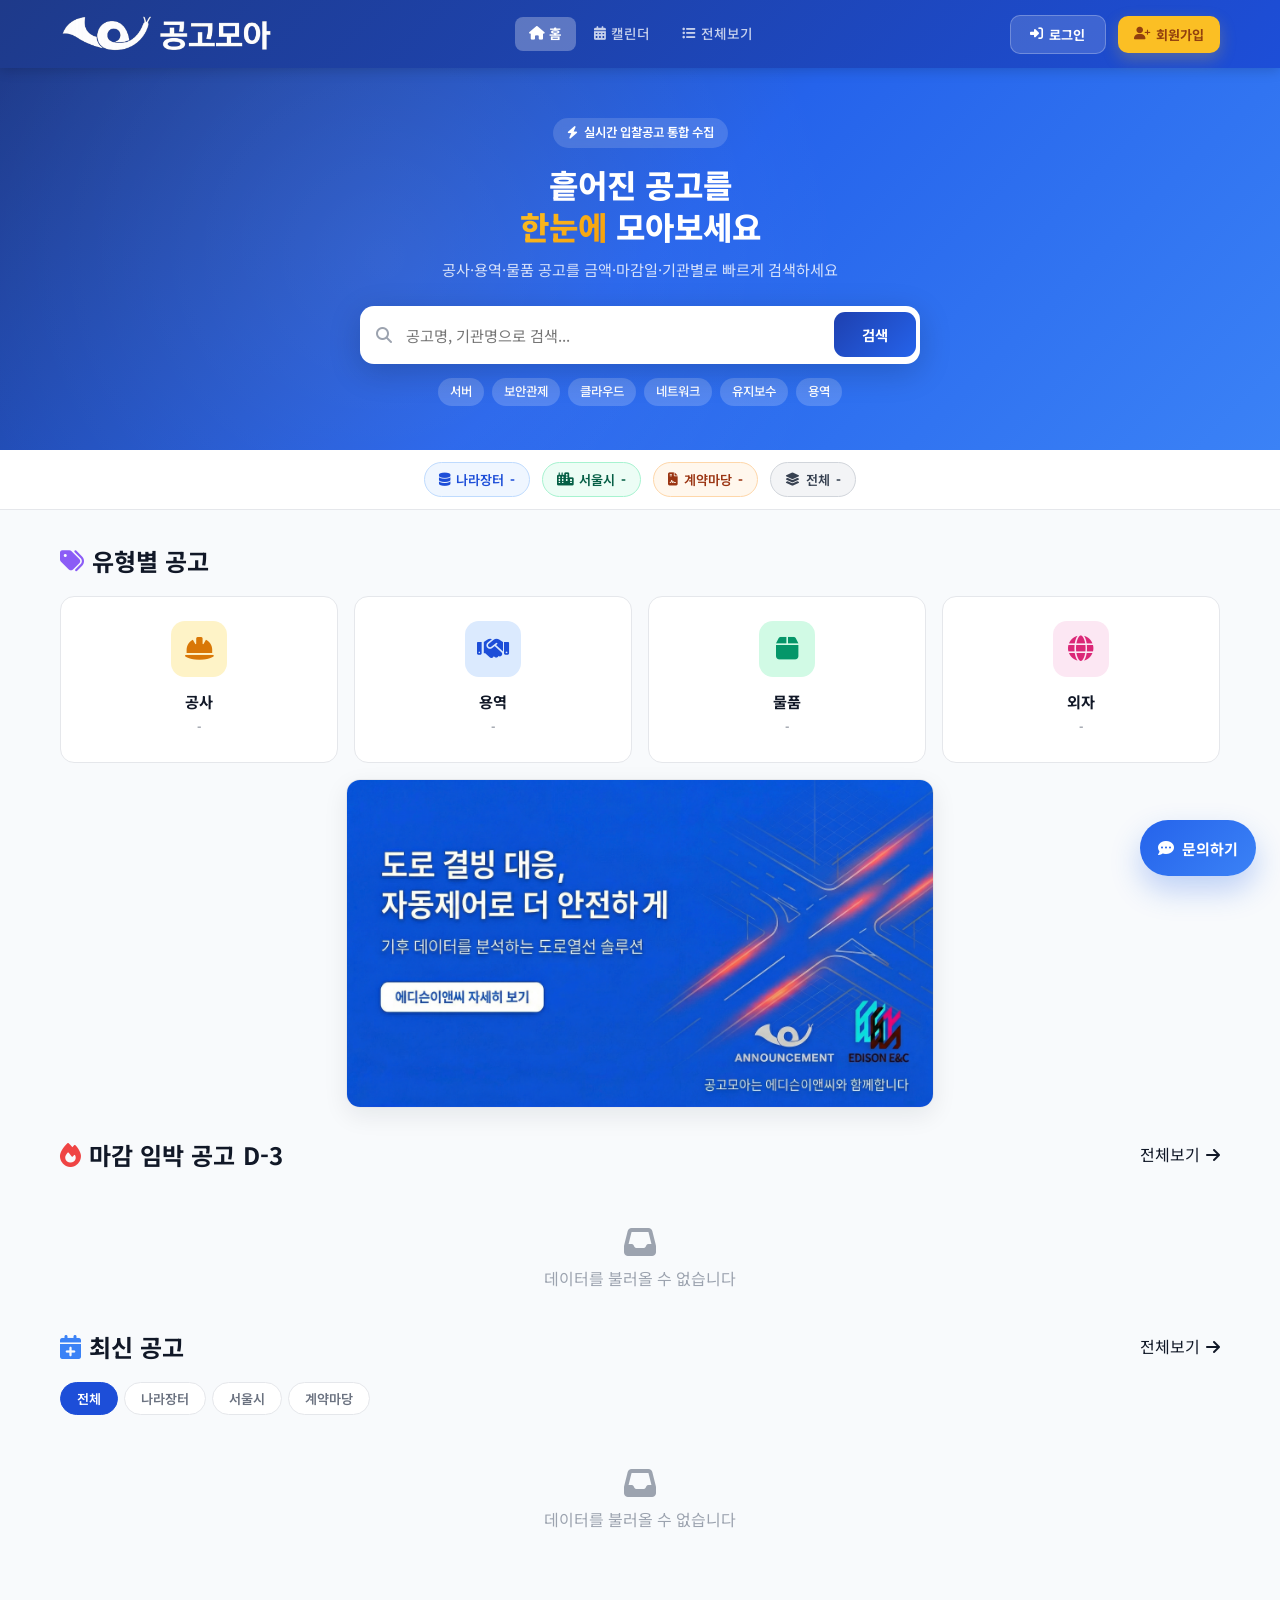
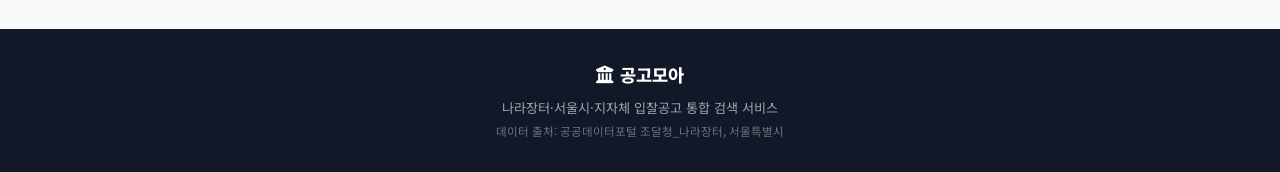
==== index.html @ 570f4552 "Add files via upload" ====
<!DOCTYPE html>
<html lang="ko">
<head>
  <meta charset="UTF-8">
  <meta name="viewport" content="width=device-width, initial-scale=1.0">
  <link rel="icon" type="image/png" href="/favicon.png">
  <link rel="apple-touch-icon" href="/favicon.png">
  <title>공고모아 - 입찰공고 통합 검색</title>
  <meta name="description" content="나라장터, 서울시, 지자체 입찰공고를 한 곳에서 검색하세요.">
  <link rel="stylesheet" href="https://cdn.jsdelivr.net/npm/@fortawesome/fontawesome-free@6.4.0/css/all.min.css">
  <link href="https://fonts.googleapis.com/css2?family=Noto+Sans+KR:wght@300;400;500;600;700;800&display=swap" rel="stylesheet">
  <link rel="stylesheet" href="css/public.css">
  <style>
    /* ════════════════════════════════════
       페이지 뷰 전환 (홈 ↔ 캘린더)
    ════════════════════════════════════ */
    .page-view { display: none; }
    .page-view.active { display: block; }

    /* ── 네비 활성 강조 ── */
    .pub-nav-link.nav-active {
      background: rgba(255,255,255,.28);
      color: #fff;
      font-weight: 700;
    }

    .section-header {
      display: flex;
      align-items: center;
      justify-content: space-between;
      gap: 16px;
      margin-bottom: 16px;
      flex-wrap: nowrap;
    }
    .section-title {
      margin: 0;
      min-width: 0;
      display: inline-flex;
      align-items: center;
      gap: 8px;
      flex-wrap: wrap;
    }
    .section-more {
      margin-left: auto;
      white-space: nowrap;
      flex-shrink: 0;
      display: inline-flex;
      align-items: center;
      gap: 6px;
    }
    @media (max-width: 768px) {
      .section-header {
        align-items: flex-start;
        flex-wrap: wrap;
      }
      .section-more {
        margin-left: 0;
      }
    }

    /* ════════════════════════════════════
       유형별 공고
    ════════════════════════════════════ */
    .type-grid {
      display: grid;
      grid-template-columns: repeat(4, 1fr);
      gap: 16px;
    }
    .type-card {
      background: #fff;
      border: 1px solid #e5e7eb;
      border-radius: 14px;
      padding: 24px 16px;
      text-align: center;
      text-decoration: none;
      transition: transform .2s, box-shadow .2s;
      cursor: pointer;
    }
    .type-card:hover {
      transform: translateY(-3px);
      box-shadow: 0 8px 24px rgba(0,0,0,.1);
    }
    .type-card .type-icon {
      width: 56px;
      height: 56px;
      border-radius: 14px;
      display: flex;
      align-items: center;
      justify-content: center;
      font-size: 1.6rem;
      margin: 0 auto 12px;
    }
    .type-card .type-name {
      font-size: .95rem;
      font-weight: 700;
      color: #111827;
    }
    .type-card .type-cnt {
      font-size: .8rem;
      color: #6b7280;
      margin-top: 4px;
    }
    .type-card.t-공사 .type-icon { background: #fef3c7; color: #d97706; }
    .type-card.t-용역 .type-icon { background: #dbeafe; color: #1d4ed8; }
    .type-card.t-물품 .type-icon { background: #d1fae5; color: #059669; }
    .type-card.t-외자 .type-icon { background: #fce7f3; color: #db2777; }

    /* ════════════════════════════════════
       캘린더 뷰
    ════════════════════════════════════ */
    .cal-page {
      max-width: 1200px;
      margin: 0 auto;
      padding: 32px 20px 60px;
    }
    .cal-page-header {
      display: flex;
      align-items: center;
      justify-content: space-between;
      margin-bottom: 24px;
      gap: 16px;
      flex-wrap: wrap;
    }
    .cal-page-title {
      font-size: 1.15rem;
      font-weight: 800;
      color: #111827;
      display: flex;
      align-items: center;
      gap: 10px;
    }
    .cal-page-title i { color: #1e40af; }

    .cal-layout {
      display: grid;
      grid-template-columns: 1fr 360px;
      gap: 24px;
      align-items: start;
    }
    @media (max-width: 900px) {
      .cal-layout { grid-template-columns: 1fr; }
    }

    .cal-card {
      background: #fff;
      border: 1px solid #e5e7eb;
      border-radius: 16px;
      overflow: hidden;
      box-shadow: 0 2px 12px rgba(0,0,0,.06);
    }
    .cal-nav {
      display: flex;
      align-items: center;
      justify-content: space-between;
      padding: 20px 24px 14px;
      border-bottom: 1px solid #f3f4f6;
    }
    .cal-nav-month {
      font-size: 1.1rem;
      font-weight: 800;
      color: #1e40af;
    }
    .cal-nav-btn {
      background: none;
      border: 1px solid #e5e7eb;
      border-radius: 8px;
      padding: 7px 14px;
      cursor: pointer;
      font-size: .9rem;
      color: #374151;
      transition: background .15s, border-color .15s;
      display: flex;
      align-items: center;
      gap: 4px;
    }
    .cal-nav-btn:hover {
      background: #eff6ff;
      border-color: #93c5fd;
      color: #1e40af;
    }

    .cal-grid {
      display: grid;
      grid-template-columns: repeat(7, 1fr);
      border-bottom: 1px solid #f3f4f6;
    }
    .cal-dow {
      text-align: center;
      font-size: .72rem;
      font-weight: 700;
      color: #9ca3af;
      padding: 10px 0;
      background: #f9fafb;
    }
    .cal-dow.sun { color: #ef4444; }
    .cal-dow.sat { color: #3b82f6; }

    .cal-days {
      display: grid;
      grid-template-columns: repeat(7, 1fr);
      padding: 8px;
      gap: 4px;
    }
    .cal-day {
      min-height: 76px;
      border-radius: 10px;
      padding: 6px 7px;
      cursor: pointer;
      transition: background .15s;
      position: relative;
      overflow: hidden;
    }
    .cal-day:hover:not(.cal-empty) { background: #eff6ff; }
    .cal-day.cal-selected {
      background: #dbeafe !important;
      outline: 2px solid #3b82f6;
    }
    .cal-day.cal-today { background: #fef9c3; }
    .cal-day.cal-today .cal-day-num {
      color: #d97706;
      font-weight: 800;
    }
    .cal-day.cal-empty { cursor: default; }

    .cal-day-num {
      font-size: .78rem;
      font-weight: 600;
      color: #374151;
      line-height: 1;
      margin-bottom: 4px;
    }
    .cal-day.sun-col .cal-day-num { color: #ef4444; }
    .cal-day.sat-col .cal-day-num { color: #3b82f6; }

    .cal-day-events {
      display: flex;
      flex-direction: column;
      gap: 2px;
    }
    .cal-event-chip {
      font-size: .62rem;
      font-weight: 600;
      padding: 1px 5px;
      border-radius: 4px;
      white-space: nowrap;
      overflow: hidden;
      text-overflow: ellipsis;
      line-height: 1.5;
    }
    .cal-event-chip.g2b      { background: #dbeafe; color: #1d4ed8; }
    .cal-event-chip.seoul    { background: #d1fae5; color: #065f46; }
    .cal-event-chip.contract { background: #ffedd5; color: #9a3412; }
    .cal-more-badge {
      font-size: .62rem;
      color: #6b7280;
      font-weight: 600;
      padding: 1px 4px;
    }

    .cal-detail-panel {
      background: #fff;
      border: 1px solid #e5e7eb;
      border-radius: 16px;
      overflow: hidden;
      box-shadow: 0 2px 12px rgba(0,0,0,.06);
      position: sticky;
      top: 74px;
    }
    .cal-detail-head {
      padding: 18px 20px 14px;
      border-bottom: 1px solid #f3f4f6;
      display: flex;
      align-items: center;
      justify-content: space-between;
      gap: 10px;
    }
    .cal-detail-date-label {
      font-size: .95rem;
      font-weight: 700;
      color: #1e40af;
      display: flex;
      align-items: center;
      gap: 7px;
    }
    .cal-detail-count {
      background: #dbeafe;
      color: #1d4ed8;
      font-size: .72rem;
      font-weight: 700;
      padding: 2px 9px;
      border-radius: 20px;
    }
    .cal-detail-body {
      padding: 12px 16px 16px;
      max-height: 520px;
      overflow-y: auto;
    }
    .cal-detail-body::-webkit-scrollbar { width: 4px; }
    .cal-detail-body::-webkit-scrollbar-thumb {
      background: #d1d5db;
      border-radius: 2px;
    }

    .cal-notice-row {
      padding: 11px 13px;
      border-radius: 10px;
      border: 1px solid #f3f4f6;
      margin-bottom: 8px;
      cursor: pointer;
      transition: border-color .15s, background .15s;
    }
    .cal-notice-row:hover {
      border-color: #93c5fd;
      background: #f8fbff;
    }
    .cal-notice-row:last-child { margin-bottom: 0; }
    .cal-notice-row-top {
      display: flex;
      align-items: center;
      gap: 6px;
      margin-bottom: 5px;
      flex-wrap: wrap;
    }
    .cal-src-tag {
      font-size: .68rem;
      font-weight: 700;
      padding: 2px 7px;
      border-radius: 20px;
      white-space: nowrap;
    }
    .cal-src-tag.g2b_api        { background: #dbeafe; color: #1d4ed8; }
    .cal-src-tag.seoul_board    { background: #d1fae5; color: #065f46; }
    .cal-src-tag.seoul_contract { background: #ffedd5; color: #9a3412; }
    .cal-notice-type {
      font-size: .68rem;
      color: #6b7280;
      background: #f3f4f6;
      padding: 2px 7px;
      border-radius: 20px;
    }
    .cal-notice-title {
      font-size: .83rem;
      font-weight: 600;
      color: #111827;
      line-height: 1.4;
      margin-bottom: 4px;
      display: -webkit-box;
      -webkit-line-clamp: 2;
      -webkit-box-orient: vertical;
      overflow: hidden;
    }
    .cal-notice-meta {
      display: flex;
      align-items: center;
      gap: 10px;
      font-size: .73rem;
      color: #9ca3af;
      flex-wrap: wrap;
    }
    .cal-notice-meta i { font-size: .7rem; }

    .cal-today-badge {
      position: absolute;
      top: 4px;
      right: 5px;
      width: 6px;
      height: 6px;
      border-radius: 50%;
      background: #f59e0b;
    }

    .cal-day.cal-deadline-today {
      background: #fff7ed !important;
      outline: 2px solid #fb923c;
    }
    .cal-day.cal-deadline-today .cal-day-num {
      color: #ea580c;
      font-weight: 800;
    }

    .cal-day.cal-deadline-soon {
      background: #fef2f2 !important;
    }
    .cal-day.cal-deadline-soon .cal-day-num {
      color: #dc2626;
      font-weight: 700;
    }

    .cal-dday-badge {
      position: absolute;
      bottom: 4px;
      right: 5px;
      font-size: .56rem;
      font-weight: 800;
      line-height: 1;
      padding: 2px 4px;
      border-radius: 4px;
      background: #dc2626;
      color: #fff;
    }
    .cal-dday-badge.today { background: #ea580c; }

    .cal-event-chip .chip-cnt { font-weight: 800; opacity: .85; }

    .cal-close-time {
      font-size: .72rem;
      color: #ea580c;
      font-weight: 600;
      display: inline-flex;
      align-items: center;
      gap: 4px;
    }
    .cal-dday-label {
      display: inline-flex;
      align-items: center;
      gap: 4px;
      font-size: .72rem;
      font-weight: 800;
      padding: 2px 8px;
      border-radius: 20px;
      margin-left: 4px;
    }
    .cal-dday-label.d0 { background: #ffedd5; color: #c2410c; }
    .cal-dday-label.d1 { background: #fef2f2; color: #dc2626; }
    .cal-dday-label.d3 { background: #fef9c3; color: #b45309; }
    .cal-dday-label.dn { background: #f3f4f6; color: #6b7280; }

    .cal-month-summary {
      padding: 10px 16px;
      border-top: 1px solid #f3f4f6;
      display: flex;
      align-items: center;
      gap: 12px;
      font-size: .76rem;
      color: #6b7280;
      background: #fafafa;
      flex-wrap: wrap;
    }
    .cal-summary-chip {
      padding: 2px 9px;
      border-radius: 20px;
      font-size: .72rem;
      font-weight: 600;
    }
    .cal-summary-chip.urgent { background: #fef2f2; color: #dc2626; }
    .cal-summary-chip.total  { background: #eff6ff; color: #1d4ed8; }

    .cal-empty-state {
      text-align: center;
      padding: 40px 20px;
      color: #9ca3af;
    }
    .cal-empty-state i {
      font-size: 2rem;
      display: block;
      margin-bottom: 10px;
      color: #d1d5db;
    }
    .cal-empty-state p { font-size: .85rem; }

    @media (max-width: 640px) {
      .type-grid { grid-template-columns: repeat(2, 1fr); }
      .cal-day { min-height: 54px; }
      .cal-event-chip { display: none; }
    }
  </style>
</head>
<body>

<!-- ── HEADER ── -->
<header class="pub-header">
  <div class="pub-header-inner">
    <a href="/" class="pub-logo" aria-label="공고모아 홈으로 이동">
      <img src="/assets/gonggomoa-logo.png" alt="공고모아" class="pub-logo-image" onerror="this.onerror=null;this.src='/favicon.png';this.classList.add('pub-logo-image-fallback');">
    </a>
    <nav class="pub-nav">
      <a href="#" class="pub-nav-link nav-active" id="nav-home-btn" onclick="showView('home');return false;">
        <i class="fas fa-house"></i> 홈
      </a>
      <a href="#" class="pub-nav-link" id="nav-cal-btn" onclick="showView('calendar');return false;">
        <i class="fas fa-calendar-days"></i> 캘린더
      </a>
      <a href="/notices" class="pub-nav-link">
        <i class="fas fa-list-ul"></i> 전체보기
      </a>
    </nav>
    <div class="pub-header-right">
      <div class="header-guest-group" id="header-guest-group">
        <a href="/login" class="pub-btn-login" id="header-login-btn">
          <i class="fas fa-right-to-bracket"></i> 로그인
        </a>
        <a href="/login?tab=register" class="pub-btn-register" id="header-register-btn">
          <i class="fas fa-user-plus"></i> 회원가입
        </a>
      </div>

      <div class="header-user-group" id="header-user-group" style="display:none">
        <div class="header-user-name">
          <i class="fas fa-user-circle"></i>
          <span id="header-nickname">닉네임</span>
        </div>
        <a href="/mypage" class="pub-btn-mypage" id="header-mypage-btn">
          <i class="fas fa-id-card"></i> 마이페이지
        </a>
        <button class="pub-btn-logout" id="header-logout-btn" onclick="PublicAuth.logout()">
          <i class="fas fa-right-from-bracket"></i> 로그아웃
        </button>
      </div>
    </div>
  </div>
</header>

<!-- ── HERO ── -->
<section class="hero" id="hero-section">
  <div class="hero-inner">
    <div class="hero-badge"><i class="fas fa-bolt"></i> 실시간 입찰공고 통합 수집</div>
    <h1 class="hero-title">흩어진 공고를<br><span class="hero-highlight">한눈에</span> 모아보세요</h1>
    <p class="hero-desc">공사·용역·물품 공고를 금액·마감일·기관별로 빠르게 검색하세요</p>
    <div class="hero-search-wrap">
      <div class="hero-search">
        <i class="fas fa-search hero-search-icon"></i>
        <input type="text" id="hero-search-input" placeholder="공고명, 기관명으로 검색..." autocomplete="off">
        <button onclick="heroSearch()">검색</button>
      </div>
      <div class="hero-search-tags">
        <span onclick="goSearch('서버')">서버</span>
        <span onclick="goSearch('보안관제')">보안관제</span>
        <span onclick="goSearch('클라우드')">클라우드</span>
        <span onclick="goSearch('네트워크')">네트워크</span>
        <span onclick="goSearch('유지보수')">유지보수</span>
        <span onclick="goSearch('용역')">용역</span>
      </div>
    </div>
  </div>
</section>

<!-- ── 소스 통계 바 ── -->
<div class="source-bar" id="source-bar-section">
  <div class="source-bar-inner">
    <a href="/notices?source=g2b_api" class="src-chip src-g2b">
      <i class="fas fa-database"></i> 나라장터
      <span class="src-chip-count" id="src-count-g2b">-</span>
    </a>
    <a href="/notices?source=seoul_board" class="src-chip src-seoul">
      <i class="fas fa-city"></i> 서울시
      <span class="src-chip-count" id="src-count-seoul">-</span>
    </a>
    <a href="/notices?source=seoul_contract" class="src-chip src-contract">
      <i class="fas fa-file-contract"></i> 계약마당
      <span class="src-chip-count" id="src-count-contract">-</span>
    </a>
    <div class="src-chip src-total">
      <i class="fas fa-layer-group"></i> 전체
      <span class="src-chip-count" id="src-count-total">-</span>
    </div>
  </div>
</div>

<!-- ════════════════════════════════════════════════
     홈 뷰
═════════════════════════════════════════════════ -->
<div id="view-home" class="page-view active">
  <main class="pub-main">

    <!-- 유형별 공고 -->
    <section class="section-block">
      <div class="section-header">
        <h2 class="section-title"><i class="fas fa-tags" style="color:#8b5cf6"></i> 유형별 공고</h2>
      </div>
      <div class="type-grid">
        <a href="/notices?type=공사" class="type-card t-공사">
          <div class="type-icon"><i class="fas fa-hard-hat"></i></div>
          <div class="type-name">공사</div>
          <div class="type-cnt" id="cnt-공사">-</div>
        </a>
        <a href="/notices?type=용역" class="type-card t-용역">
          <div class="type-icon"><i class="fas fa-handshake"></i></div>
          <div class="type-name">용역</div>
          <div class="type-cnt" id="cnt-용역">-</div>
        </a>
        <a href="/notices?type=물품" class="type-card t-물품">
          <div class="type-icon"><i class="fas fa-box"></i></div>
          <div class="type-name">물품</div>
          <div class="type-cnt" id="cnt-물품">-</div>
        </a>
        <a href="/notices?type=외자" class="type-card t-외자">
          <div class="type-icon"><i class="fas fa-globe"></i></div>
          <div class="type-name">외자</div>
          <div class="type-cnt" id="cnt-외자">-</div>
        </a>
      </div>
    </section>

    <!-- 메인 광고 배너 -->
    <section class="home-ad-section">
      <a
        href="https://www.edisonenc.com/"
        target="_blank"
        rel="noopener noreferrer"
        class="home-ad-banner"
        aria-label="에디슨이앤씨 자세히 보기"
      >
        <img
          src="/assets/edison-banner-main.png"
          alt="도로 결빙 대응, 자동제어로 더 안전하게 - 에디슨이앤씨 배너"
          class="home-ad-banner-image"
        >
      </a>
    </section>

    <!-- 관심 키워드 공고 -->
    <section class="section-block" id="interest-keyword-section" style="display:none">
      <div class="section-header">
        <h2 class="section-title">
          <i class="fas fa-star" style="color:#f59e0b"></i>
          관심 키워드 공고
          <span class="section-badge" id="interest-keyword-badge" style="display:none;background:#fff7ed;color:#c2410c"></span>
        </h2>
        <a href="/notices?interest=1" class="section-more">전체보기 <i class="fas fa-arrow-right"></i></a>
      </div>

      <div id="interest-keyword-chips" style="display:flex;flex-wrap:wrap;gap:8px;margin-bottom:14px"></div>

      <div class="card-grid" id="interest-keyword-notices">
        <div class="card-skeleton"></div>
        <div class="card-skeleton"></div>
        <div class="card-skeleton"></div>
      </div>
    </section>

    <!-- 마감 임박 -->
    <section class="section-block">
      <div class="section-header">
        <h2 class="section-title"><i class="fas fa-fire" style="color:#ef4444"></i> 마감 임박 공고 <span class="section-badge">D-3</span></h2>
        <a href="/notices?deadline=3" class="section-more">전체보기 <i class="fas fa-arrow-right"></i></a>
      </div>
      <div class="card-grid" id="closing-notices">
        <div class="card-skeleton"></div>
        <div class="card-skeleton"></div>
        <div class="card-skeleton"></div>
      </div>
    </section>

    <!-- 최신 공고 -->
    <section class="section-block">
      <div class="section-header">
        <h2 class="section-title"><i class="fas fa-calendar-plus" style="color:#3b82f6"></i> 최신 공고</h2>
        <a href="/notices" class="section-more">전체보기 <i class="fas fa-arrow-right"></i></a>
      </div>
      <div class="src-tab-bar">
        <button class="src-tab active" data-src="">전체</button>
        <button class="src-tab" data-src="g2b_api">나라장터</button>
        <button class="src-tab" data-src="seoul_board">서울시</button>
        <button class="src-tab" data-src="seoul_contract">계약마당</button>
      </div>
      <div class="card-grid" id="latest-notices">
        <div class="card-skeleton"></div><div class="card-skeleton"></div>
        <div class="card-skeleton"></div><div class="card-skeleton"></div>
        <div class="card-skeleton"></div><div class="card-skeleton"></div>
      </div>
    </section>

  </main>
</div>

<!-- ════════════════════════════════════════════════
     캘린더 뷰
═════════════════════════════════════════════════ -->
<div id="view-calendar" class="page-view">
  <div class="cal-page">
    <div class="cal-page-header">
      <h2 class="cal-page-title">
        <i class="fas fa-calendar-xmark"></i> 입찰공고 마감 캘린더
      </h2>
      <div style="display:flex;gap:12px;align-items:center;flex-wrap:wrap">
        <span style="display:flex;align-items:center;gap:5px;font-size:.75rem;color:#6b7280">
          <span style="width:10px;height:10px;border-radius:3px;background:#dbeafe;display:inline-block"></span>나라장터
        </span>
        <span style="display:flex;align-items:center;gap:5px;font-size:.75rem;color:#6b7280">
          <span style="width:10px;height:10px;border-radius:3px;background:#d1fae5;display:inline-block"></span>서울시
        </span>
        <span style="display:flex;align-items:center;gap:5px;font-size:.75rem;color:#6b7280">
          <span style="width:10px;height:10px;border-radius:3px;background:#ffedd5;display:inline-block"></span>계약마당
        </span>
        <span style="width:1px;height:14px;background:#e5e7eb;display:inline-block"></span>
        <span style="display:flex;align-items:center;gap:5px;font-size:.75rem;color:#6b7280">
          <span style="width:10px;height:10px;border-radius:3px;background:#fef2f2;border:1.5px solid #fca5a5;display:inline-block"></span>마감 임박(D-3)
        </span>
        <span style="display:flex;align-items:center;gap:5px;font-size:.75rem;color:#6b7280">
          <span style="width:10px;height:10px;border-radius:3px;background:#fff7ed;border:1.5px solid #fb923c;display:inline-block"></span>마감 당일
        </span>
      </div>
    </div>

    <div class="cal-layout">
      <div class="cal-card">
        <div class="cal-nav">
          <button class="cal-nav-btn" onclick="calMove(-1)">
            <i class="fas fa-chevron-left"></i> 이전
          </button>
          <span class="cal-nav-month" id="cal-month-label"></span>
          <button class="cal-nav-btn" onclick="calMove(1)">
            다음 <i class="fas fa-chevron-right"></i>
          </button>
        </div>
        <div class="cal-grid" id="cal-dow-row"></div>
        <div class="cal-days" id="cal-days-grid"></div>
        <div class="cal-month-summary" id="cal-month-summary" style="display:none">
          <span>이번 달 마감 공고</span>
          <span class="cal-summary-chip total" id="cal-summary-total">0건</span>
          <span>마감 임박(D-3 이내)</span>
          <span class="cal-summary-chip urgent" id="cal-summary-urgent">0건</span>
        </div>
      </div>

      <div class="cal-detail-panel">
        <div class="cal-detail-head">
          <div class="cal-detail-date-label" id="cal-detail-date">
            <i class="fas fa-calendar-xmark"></i>
            <span id="cal-detail-date-text">마감일을 선택하세요</span>
          </div>
          <span class="cal-detail-count" id="cal-detail-count" style="display:none">0건</span>
        </div>
        <div class="cal-detail-body" id="cal-detail-body">
          <div class="cal-empty-state">
            <i class="fas fa-calendar-xmark" style="color:#fca5a5"></i>
            <p style="font-size:.82rem">마감일을 클릭하면<br>해당 일 마감 공고를 볼 수 있습니다</p>
          </div>
        </div>
      </div>
    </div>
  </div>
</div>

<!-- ── FOOTER ── -->
<footer class="pub-footer">
  <div class="pub-footer-inner">
    <div class="footer-logo"><i class="fas fa-building-columns"></i> 공고모아</div>
    <p class="footer-desc">나라장터·서울시·지자체 입찰공고 통합 검색 서비스</p>
    <p class="footer-copy">데이터 출처: 공공데이터포털 조달청_나라장터, 서울특별시</p>
  </div>
</footer>

<!-- 문의하기 플로팅 버튼 -->
<button class="inquiry-float-btn" id="inquiry-float-btn" aria-label="문의하기">
  <i class="fas fa-comment-dots"></i>
  <span>문의하기</span>
</button>

<!-- 문의하기 모달 -->
<div id="inquiry-modal" class="inquiry-modal">
  <div class="inquiry-modal-backdrop"></div>

  <div class="inquiry-modal-dialog">
    <div class="inquiry-modal-header">
      <div class="inquiry-modal-title-wrap">
        <h2 class="inquiry-modal-title">문의하기</h2>
        <p class="inquiry-modal-desc">서비스 문의, 광고 문의, 오류 제보를 남겨주세요.</p>
      </div>
      <button type="button" class="inquiry-modal-close" aria-label="닫기">×</button>
    </div>

    <form id="inquiry-form" class="inquiry-form">
      <div class="inquiry-form-row">
        <label class="inquiry-form-label" for="inquiry-category">문의 유형</label>
        <select id="inquiry-category" class="inquiry-form-select">
          <option value="general">일반문의</option>
          <option value="service">서비스 문의</option>
          <option value="advertisement">광고 문의</option>
          <option value="bug">오류 제보</option>
          <option value="partnership">제휴 문의</option>
          <option value="other">기타</option>
        </select>
      </div>

      <div class="inquiry-form-row">
        <label class="inquiry-form-label" for="inquiry-name">이름</label>
        <input id="inquiry-name" type="text" class="inquiry-form-control" placeholder="이름을 입력하세요">
      </div>

      <div class="inquiry-form-row">
        <label class="inquiry-form-label" for="inquiry-email">이메일</label>
        <input id="inquiry-email" type="email" class="inquiry-form-control" placeholder="example@email.com">
      </div>

      <div class="inquiry-form-row">
        <label class="inquiry-form-label" for="inquiry-phone">연락처</label>
        <input id="inquiry-phone" type="text" class="inquiry-form-control" placeholder="010-0000-0000 (선택)">
      </div>

      <div class="inquiry-form-row">
        <label class="inquiry-form-label" for="inquiry-title">제목</label>
        <input id="inquiry-title" type="text" class="inquiry-form-control" placeholder="문의 제목을 입력하세요">
      </div>

      <div class="inquiry-form-row">
        <label class="inquiry-form-label" for="inquiry-message">문의 내용</label>
        <textarea id="inquiry-message" class="inquiry-form-textarea" placeholder="문의하실 내용을 입력해주세요."></textarea>
      </div>

      <div class="inquiry-agree">
        <input id="inquiry-agree" type="checkbox">
        <label for="inquiry-agree">개인정보 수집 및 문의 응대 목적의 이용에 동의합니다.</label>
      </div>

      <div class="inquiry-form-actions">
        <button type="button" class="inquiry-btn inquiry-btn-cancel">취소</button>
        <button type="submit" class="inquiry-btn inquiry-btn-submit">문의 접수</button>
      </div>
    </form>
  </div>
</div>

<script src="js/public-auth.js"></script>
<script src="js/feedback.js"></script>
<script src="js/public-api.js"></script>
<script src="js/pageview-tracker.js"></script>
<script src="js/inquiry-popup.js"></script>
<script>
(function() {
  'use strict';

  function esc(s) {
    return (s||'')
      .replace(/&/g,'&amp;')
      .replace(/</g,'&lt;')
      .replace(/>/g,'&gt;')
      .replace(/"/g,'&quot;');
  }

  function srcLabel(src) {
    return {
      g2b_api:'나라장터',
      seoul_board:'서울시',
      seoul_contract:'계약마당'
    }[src] || src;
  }

  function normalizeKeywords(list) {
    return (list || [])
      .map(function(v){ return String(v || '').trim(); })
      .filter(Boolean)
      .filter(function(v, i, arr){ return arr.indexOf(v) === i; })
      .slice(0, 10);
  }

  function formatKstDate(dateStr){
    if(!dateStr) return '';
    var date = new Date(dateStr);
    if(isNaN(date)) return '';
    var parts = new Intl.DateTimeFormat('ko-KR', {
      timeZone:'Asia/Seoul',
      year:'numeric',
      month:'2-digit',
      day:'2-digit'
    }).formatToParts(date);
    var y='', m='', d='';
    parts.forEach(function(p){
      if(p.type === 'year') y = p.value;
      if(p.type === 'month') m = p.value;
      if(p.type === 'day') d = p.value;
    });
    return y + '-' + m + '-' + d;
  }

  function formatKstTime(dateStr){
    if(!dateStr) return '';
    var date = new Date(dateStr);
    if(isNaN(date)) return '';
    var parts = new Intl.DateTimeFormat('ko-KR', {
      timeZone:'Asia/Seoul',
      hour:'2-digit',
      minute:'2-digit',
      hour12:false
    }).formatToParts(date);
    var h='', m='';
    parts.forEach(function(p){
      if(p.type === 'hour') h = p.value;
      if(p.type === 'minute') m = p.value;
    });
    return h + ':' + m;
  }

  function getKstTodayYmd() {
    return formatKstDate(new Date().toISOString());
  }

  function daysLeftHtml(closingAt) {
    if (!closingAt) return '';
    var d = Math.ceil((new Date(closingAt).getTime() - Date.now()) / 86400000);
    if (d < 0) return '<span class="days-badge" style="background:#9ca3af">마감</span>';
    return '<span class="days-badge ' + (d <= 3 ? 'days-urgent' : '') + '">D-' + d + '</span>';
  }

  function escAttr(s) {
    return String(s || '')
      .replace(/&/g, '&amp;')
      .replace(/"/g, '&quot;')
      .replace(/'/g, '&#39;')
      .replace(/</g, '&lt;')
      .replace(/>/g, '&gt;');
  }

  function renderCard(n, urgent) {
    var src = n.source_system || '';
    var close = n.closing_at ? formatKstDate(n.closing_at) : '';
    var budget = n.budget_formatted ? '<span class="card-budget">' + esc(n.budget_formatted) + '</span>' : '';
    var dateHtml = close ? '<span class="card-date"><i class="fas fa-calendar-xmark"></i> ' + close + '</span>' : '';

    return '<div class="notice-card js-go-detail' + (urgent ? ' card-urgent' : '') + '" data-id="' + escAttr(n.id) + '" data-url="' + escAttr(n.detail_url || '') + '">' +
      '<div class="card-top">' +
        '<span class="card-src src-' + src + '">' + srcLabel(src) + '</span>' +
        '<span class="card-type type-' + esc(n.notice_type||'') + '">' + esc(n.notice_type||'') + '</span>' +
        daysLeftHtml(n.closing_at) +
      '</div>' +
      '<div class="card-title">' + esc(n.title||'') + '</div>' +
      '<div class="card-org"><i class="fas fa-building"></i> ' + esc(n.issuing_org||'') + '</div>' +
      '<div class="card-bottom">' + budget + dateHtml + '</div>' +
    '</div>';
  }

  function emptyMsg(text) {
    return '<div style="grid-column:1/-1;text-align:center;padding:36px;color:#9ca3af">' +
      '<i class="fas fa-inbox" style="font-size:2rem;display:block;margin-bottom:8px"></i>' +
      text +
    '</div>';
  }

  var homeRefreshInFlight = false;

  function getActiveSourceValue(){
    var activeTab = document.querySelector('.src-tab.active');
    return activeTab ? (activeTab.dataset.src || '') : '';
  }

  function isHomeViewActive(){
    var hv = document.getElementById('view-home');
    return hv ? hv.classList.contains('active') : true;
  }

  /* ── 뷰 전환 ────────────────────────────────────────────── */
  var calInited = false;
  window.showView = function(v) {
    var isHome = (v === 'home');
    document.getElementById('view-home').classList.toggle('active', isHome);
    document.getElementById('view-calendar').classList.toggle('active', !isHome);
    document.getElementById('hero-section').style.display = isHome ? '' : 'none';
    document.getElementById('source-bar-section').style.display = isHome ? '' : 'none';
    document.getElementById('nav-home-btn').classList.toggle('nav-active', isHome);
    document.getElementById('nav-cal-btn').classList.toggle('nav-active', !isHome);
    if (!isHome && !calInited) {
      calInited = true;
      initCalendar();
    }
    window.scrollTo({ top: 0, behavior: 'smooth' });
  };

  /* ── 홈 콘텐츠 ──────────────────────────────────────────── */
  async function renderClosing() {
    var el = document.getElementById('closing-notices');
    try {
      var resp = await PublicAPI.getNotices({ sortBy:'closing', daysLeft:3, limit:3 });
      var list = resp.data || resp;
      el.innerHTML = list.length
        ? list.map(function(n){ return renderCard(n,true); }).join('')
        : emptyMsg('마감 임박 공고가 없습니다');
    } catch(e) {
      el.innerHTML = emptyMsg('데이터를 불러올 수 없습니다');
    }
  }

  async function renderLatest(source) {
    var el = document.getElementById('latest-notices');
    el.innerHTML = Array(6).fill('<div class="card-skeleton"></div>').join('');
    try {
      var resp = await PublicAPI.getNotices({ source:source, sortBy:'recent', limit:6 });
      var list = resp.data || resp;
      el.innerHTML = list.length
        ? list.map(function(n){ return renderCard(n); }).join('')
        : emptyMsg('공고가 없습니다');
    } catch(e) {
      el.innerHTML = emptyMsg('데이터를 불러올 수 없습니다');
    }
  }

  async function renderTypeCounts() {
    try {
      var resp = await PublicAPI.getNotices({ limit:500 });
      var all = resp.data || resp;
      ['공사','용역','물품','외자'].forEach(function(t) {
        var cnt = all.filter(function(n){ return n.notice_type === t; }).length;
        var el = document.getElementById('cnt-' + t);
        if (el) el.textContent = cnt + '건';
      });
    } catch(e) {}
  }

  async function loadStats() {
    try {
      var s = await PublicAPI.getStats();
      document.getElementById('src-count-g2b').textContent      = s.g2b || 0;
      document.getElementById('src-count-seoul').textContent    = s.seoul || 0;
      document.getElementById('src-count-contract').textContent = s.contract || 0;
      document.getElementById('src-count-total').textContent    = s.total || 0;
    } catch(e) {}
  }

  function renderInterestKeywordChips(list) {
    var wrap = document.getElementById('interest-keyword-chips');
    if (!wrap) return;
    wrap.innerHTML = list.map(function(kw) {
      return '<span style="display:inline-flex;align-items:center;padding:5px 10px;border-radius:999px;background:#fff7ed;color:#c2410c;border:1px solid #fed7aa;font-size:.78rem;font-weight:700"># ' + esc(kw) + '</span>';
    }).join('');
  }

  async function renderInterestKeywords() {
    var section = document.getElementById('interest-keyword-section');
    var listEl  = document.getElementById('interest-keyword-notices');
    var badgeEl = document.getElementById('interest-keyword-badge');

    if (!section || !listEl) return;

    if (typeof PublicAuth === 'undefined' || !PublicAuth.isLoggedIn()) {
      section.style.display = 'none';
      return;
    }

    section.style.display = '';
    listEl.innerHTML = Array(3).fill('<div class="card-skeleton"></div>').join('');

    try {
      var meResp = await PublicAuth.getMe();
      var keywordList = normalizeKeywords(meResp && meResp.user ? meResp.user.keywords : []);

      if (!keywordList.length) {
        section.style.display = 'none';
        return;
      }

      renderInterestKeywordChips(keywordList);

      if (badgeEl) {
        badgeEl.style.display = 'inline-flex';
        badgeEl.textContent = keywordList.length + '개';
      }

      var resp = await PublicAPI.getNotices({
        keywords: keywordList,
        sortBy: 'closing',
        limit: 6
      });

      var list = resp.data || [];
      listEl.innerHTML = list.length
        ? list.map(function(n){ return renderCard(n); }).join('')
        : emptyMsg('관심 키워드와 일치하는 공고가 없습니다');
    } catch(e) {
      section.style.display = '';
      listEl.innerHTML = emptyMsg('관심 키워드 공고를 불러올 수 없습니다');
    }
  }

  async function refreshHomeSectionsSafely(){
    if (homeRefreshInFlight) return;
    if (document.visibilityState !== 'visible') return;
    if (!isHomeViewActive()) return;

    homeRefreshInFlight = true;
    try{
      var src = getActiveSourceValue();
      await Promise.allSettled([
        loadStats(),
        renderClosing(),
        renderLatest(src),
        renderTypeCounts(),
        renderInterestKeywords()
      ]);
    } finally {
      homeRefreshInFlight = false;
    }
  }

  /* ════════════════════════════════════════════════
     캘린더 로직
  ════════════════════════════════════════════════ */
  var calYear = new Date().getFullYear();
  var calMonth = new Date().getMonth() + 1;
  var calData = {};
  var calLoading = false;
  var selectedDate = null;

  function initCalendar() {
    renderDowRow();
    refreshCal();
  }

  function renderDowRow() {
    var dows = [
      { label:'일', cls:'sun' }, { label:'월', cls:'' }, { label:'화', cls:'' },
      { label:'수', cls:'' },   { label:'목', cls:'' }, { label:'금', cls:'' },
      { label:'토', cls:'sat' }
    ];
    document.getElementById('cal-dow-row').innerHTML =
      dows.map(function(d){
        return '<div class="cal-dow ' + d.cls + '">' + d.label + '</div>';
      }).join('');
  }

  async function refreshCal() {
    if (calLoading) return;
    calLoading = true;

    document.getElementById('cal-days-grid').innerHTML =
      '<div style="grid-column:1/-1;text-align:center;padding:30px;color:#9ca3af">' +
      '<i class="fas fa-spinner" style="animation:spin .8s linear infinite;display:inline-block"></i> 로딩 중...' +
      '</div>';

    document.getElementById('cal-month-label').textContent = calYear + '년 ' + calMonth + '월';

    try {
      calData = await PublicAPI.getNoticesByMonth(calYear, calMonth);
    } catch(e) {
      calData = {};
    }

    renderCalGrid();
    calLoading = false;
  }

  function calcDday(dateStr) {
    if (!dateStr) return null;
    var today = new Date();
    today.setHours(0,0,0,0);
    var target = new Date(dateStr.slice(0,10));
    target.setHours(0,0,0,0);
    return Math.round((target - today) / 86400000);
  }

  function ddayLabel(diff) {
    if (diff === null) return '';
    if (diff === 0) return '<span class="cal-dday-label d0"><i class="fas fa-circle-exclamation"></i> D-day</span>';
    if (diff > 0) return '<span class="cal-dday-label ' + (diff <= 3 ? 'd1' : (diff <= 7 ? 'd3' : 'dn')) + '">D-' + diff + '</span>';
    return '<span class="cal-dday-label dn">마감</span>';
  }

  function renderCalGrid() {
    var today = getKstTodayYmd();
    var firstDay = new Date(calYear, calMonth - 1, 1).getDay();
    var lastDate = new Date(calYear, calMonth, 0).getDate();
    var srcClass = { g2b_api:'g2b', seoul_board:'seoul', seoul_contract:'contract' };
    var srcName  = { g2b_api:'나라장터', seoul_board:'서울시', seoul_contract:'계약마당' };

    var html = '';
    var monthTotal = 0;
    var monthUrgent = 0;

    for (var i = 0; i < firstDay; i++) {
      html += '<div class="cal-day cal-empty"></div>';
    }

    for (var d = 1; d <= lastDate; d++) {
      var colIdx  = (firstDay + d - 1) % 7;
      var colCls  = colIdx === 0 ? ' sun-col' : (colIdx === 6 ? ' sat-col' : '');
      var ds      = calYear + '-' + String(calMonth).padStart(2,'0') + '-' + String(d).padStart(2,'0');
      var notices = calData[ds] || [];
      var diff    = calcDday(ds);
      var isSelCls = ds === selectedDate ? ' cal-selected' : '';

      var deadlineCls = '';
      if (!isSelCls && notices.length > 0) {
        if (diff === 0) deadlineCls = ' cal-deadline-today';
        else if (diff > 0 && diff <= 3) deadlineCls = ' cal-deadline-soon';
      }

      var todayDot = ds === today ? '<span class="cal-today-badge"></span>' : '';
      var ddayBadge = '';
      if (notices.length > 0 && diff !== null && diff >= 0 && diff <= 7) {
        ddayBadge = '<span class="cal-dday-badge' + (diff === 0 ? ' today' : '') + '">D-' + (diff === 0 ? 'day' : diff) + '</span>';
      }

      monthTotal += notices.length;
      if (diff !== null && diff >= 0 && diff <= 3) monthUrgent += notices.length;

      var chips = '';
      var groupMap = {};

      notices.forEach(function(n) {
        var sc = srcClass[n.source_system];
        if (!sc) return;
        if (!groupMap[sc]) groupMap[sc] = { cls: sc, label: srcName[n.source_system], cnt: 0 };
        groupMap[sc].cnt++;
      });

      var groups = Object.values(groupMap);
      var shown = 0;
      groups.forEach(function(g) {
        if (shown < 2) {
          chips += '<div class="cal-event-chip ' + g.cls + '">' + g.label + ' <span class="chip-cnt">' + g.cnt + '</span></div>';
          shown++;
        }
      });
      if (groups.length > 2) chips += '<div class="cal-more-badge">+' + (groups.length - 2) + '</div>';

      html += '<div class="cal-day' + colCls + (ds === today ? ' cal-today' : '') + deadlineCls + isSelCls + '" onclick="selectCalDay(\'' + ds + '\')">' +
        todayDot + ddayBadge +
        '<div class="cal-day-num">' + d + '</div>' +
        '<div class="cal-day-events">' + chips + '</div>' +
      '</div>';
    }

    document.getElementById('cal-days-grid').innerHTML = html;

    var sumEl = document.getElementById('cal-month-summary');
    if (sumEl) {
      if (monthTotal > 0) {
        sumEl.style.display = '';
        document.getElementById('cal-summary-total').textContent  = monthTotal + '건';
        document.getElementById('cal-summary-urgent').textContent = monthUrgent + '건';
      } else {
        sumEl.style.display = 'none';
      }
    }
  }

  window.calMove = async function(dir) {
    calMonth += dir;
    if (calMonth > 12) { calMonth = 1; calYear++; }
    if (calMonth < 1)  { calMonth = 12; calYear--; }

    selectedDate = null;
    document.getElementById('cal-detail-date-text').textContent = '마감일을 선택하세요';
    document.getElementById('cal-detail-count').style.display = 'none';
    document.getElementById('cal-detail-body').innerHTML =
      '<div class="cal-empty-state">' +
      '<i class="fas fa-calendar-xmark" style="color:#fca5a5"></i>' +
      '<p style="font-size:.82rem">마감일을 클릭하면<br>해당 일 마감 공고를 볼 수 있습니다</p>' +
      '</div>';

    await refreshCal();
  };

  window.selectCalDay = function(ds) {
    selectedDate = ds;
    renderCalGrid();

    var notices = calData[ds] || [];
    var parts = ds.split('-');
    var diff = calcDday(ds);

    var label = parseInt(parts[0],10) + '년 ' + parseInt(parts[1],10) + '월 ' + parseInt(parts[2],10) + '일 마감';
    document.getElementById('cal-detail-date-text').textContent = label;

    var countEl = document.getElementById('cal-detail-count');
    if (notices.length > 0) {
      countEl.style.display = '';
      countEl.textContent = notices.length + '건';
      if (diff !== null && diff >= 0 && diff <= 3) {
        countEl.style.background = '#fef2f2';
        countEl.style.color = '#dc2626';
      } else {
        countEl.style.background = '';
        countEl.style.color = '';
      }
    } else {
      countEl.style.display = 'none';
    }

    var body = document.getElementById('cal-detail-body');
    if (!notices.length) {
      body.innerHTML = '<div class="cal-empty-state"><i class="fas fa-inbox"></i><p>이 날짜에 마감 공고가 없습니다</p></div>';
      return;
    }

    body.innerHTML = notices.map(function(n) {
      var closeStr  = n.closing_at || '';
      var closeDate = closeStr ? formatKstDate(closeStr) : '';
      var closeTime = closeStr ? formatKstTime(closeStr) : '';
      var budget    = n.budget_formatted || '';
      var nDiff     = calcDday(closeDate);

      return '<div class="cal-notice-row js-go-detail" data-id="' + escAttr(n.id) + '" data-url="' + escAttr(n.detail_url || '') + '">' +
        '<div class="cal-notice-row-top">' +
          '<span class="cal-src-tag ' + (n.source_system||'') + '">' + srcLabel(n.source_system) + '</span>' +
          '<span class="cal-notice-type">' + esc(n.notice_type||'') + '</span>' +
          ddayLabel(nDiff) +
        '</div>' +
        '<div class="cal-notice-title">' + esc(n.title||'') + '</div>' +
        '<div class="cal-notice-meta">' +
          '<span><i class="fas fa-building"></i> ' + esc(n.issuing_org||'') + '</span>' +
          (budget ? '<span><i class="fas fa-won-sign"></i> ' + esc(budget) + '</span>' : '') +
          (closeTime ? '<span class="cal-close-time"><i class="fas fa-clock"></i> ' + esc(closeTime) + ' 마감</span>' : '') +
        '</div>' +
      '</div>';
    }).join('');
  };

  /* ── 공통 ────────────────────────────────────────────────── */
  window.heroSearch = function() {
    var q = (document.getElementById('hero-search-input')||{}).value;
    if (q && q.trim()) {
      window.location.href = '/notices?q=' + encodeURIComponent(q.trim());
    }
  };

  window.goSearch = function(kw) {
    window.location.href = '/notices?q=' + encodeURIComponent(kw);
  };

  window.goDetail = function(id, url) {
    if (url && url !== 'undefined' && url !== '') {
      window.open(url, '_blank');
    } else {
      window.location.href = '/notices?id=' + id;
    }
  };

  /* ── DOMContentLoaded ──────────────────────────────────── */
  document.addEventListener('click', function(e) {
    var card = e.target.closest('.js-go-detail');
    if (!card) return;
    goDetail(card.dataset.id, card.dataset.url || '');
  });

  document.addEventListener('DOMContentLoaded', function() {
    if (typeof PublicAuth !== 'undefined') PublicAuth.updateHeader();

    refreshHomeSectionsSafely();

    if (window.__gonggomoaHomeRefreshTimer) {
      clearInterval(window.__gonggomoaHomeRefreshTimer);
    }
    window.__gonggomoaHomeRefreshTimer = setInterval(refreshHomeSectionsSafely, 60000);

    if (!window.__gonggomoaHomeVisibilityBound) {
      document.addEventListener('visibilitychange', function() {
        if (document.visibilityState === 'visible') refreshHomeSectionsSafely();
      });
      window.__gonggomoaHomeVisibilityBound = true;
    }

    document.querySelectorAll('.src-tab').forEach(function(tab) {
      tab.addEventListener('click', function() {
        document.querySelectorAll('.src-tab').forEach(function(t){
          t.classList.remove('active');
        });
        tab.classList.add('active');
        if (!homeRefreshInFlight) renderLatest(tab.dataset.src);
      });
    });

    var inp = document.getElementById('hero-search-input');
    if (inp) {
      inp.addEventListener('keydown', function(e){
        if (e.key === 'Enter') heroSearch();
      });
    }

    if (sessionStorage.getItem('openCal')) {
      sessionStorage.removeItem('openCal');
      setTimeout(function(){ showView('calendar'); }, 300);
    }
  });

  var styleEl = document.createElement('style');
  styleEl.textContent = '@keyframes spin{from{transform:rotate(0deg)}to{transform:rotate(360deg)}}';
  document.head.appendChild(styleEl);
})();
</script>
</body>
</html>
---- css/public.css ----
/* ═══════════════════════════════════════════════════
   css/public.css — 공고모아 공통 스타일시트
═══════════════════════════════════════════════════ */

/* ── Reset & Base ── */
*, *::before, *::after { box-sizing: border-box; margin: 0; padding: 0; }
html { scroll-behavior: smooth; }
body {
  font-family: 'Noto Sans KR', -apple-system, BlinkMacSystemFont, sans-serif;
  background: #f8fafc;
  color: #111827;
  line-height: 1.6;
  min-height: 100vh;
}
a { color: inherit; text-decoration: none; }
button,
input,
select,
textarea {
  font-family: inherit;
}
button { cursor: pointer; }

/* ═════════════════════════════
   HEADER
═════════════════════════════ */
.pub-header {
  position: sticky;
  top: 0;
  z-index: 100;
  background: linear-gradient(135deg, #1e3a8a 0%, #1d4ed8 100%);
  box-shadow: 0 2px 12px rgba(0, 0, 0, .18);
}

.pub-header-inner {
  max-width: 1200px;
  margin: 0 auto;
  padding: 0 20px;
  height: 68px;
  display: flex;
  align-items: center;
  justify-content: space-between;
}

.pub-logo {
  display: inline-flex;
  align-items: center;
  flex-shrink: 0;
}

.pub-logo-image {
  display: block;
  height: 44px;
  width: auto;
  object-fit: contain;
}

.pub-logo-image-fallback {
  width: 32px;
  height: 32px;
  object-fit: contain;
}

.pub-nav {
  display: flex;
  gap: 4px;
}

.pub-nav-link {
  padding: 6px 14px;
  border-radius: 8px;
  font-size: .85rem;
  font-weight: 500;
  color: rgba(255, 255, 255, .75);
  display: flex;
  align-items: center;
  gap: 5px;
  transition: background .15s, color .15s;
}

.pub-nav-link:hover {
  background: rgba(255, 255, 255, .15);
  color: #fff;
}

.pub-header-right {
  display: flex;
  align-items: center;
  gap: 14px;
}

.header-guest-group,
.header-user-group {
  display: flex;
  align-items: center;
  gap: 12px;
}

.pub-btn-login,
.pub-btn-register {
  padding: 8px 16px;
  border-radius: 10px;
  font-size: .82rem;
  font-weight: 700;
  display: inline-flex;
  align-items: center;
  justify-content: center;
  gap: 6px;
  min-width: 96px;
  transition: background .15s, transform .15s, box-shadow .15s;
}

.pub-btn-login {
  background: rgba(255, 255, 255, .15);
  color: #fff;
  border: 1px solid rgba(255, 255, 255, .25);
}

.pub-btn-login:hover {
  background: rgba(255, 255, 255, .28);
  transform: translateY(-1px);
}

.pub-btn-register {
  background: #fbbf24;
  color: #92400e;
  border: none;
  box-shadow: 0 6px 16px rgba(251, 191, 36, .25);
}

.pub-btn-register:hover {
  background: #f59e0b;
  transform: translateY(-1px);
}

.header-user-group {
  display: flex;
  align-items: center;
  gap: 12px;
}

.header-user-name {
  color: #fff;
  font-size: .85rem;
  font-weight: 600;
  display: flex;
  align-items: center;
  gap: 5px;
}

.pub-btn-mypage {
  padding: 5px 12px;
  border-radius: 7px;
  font-size: .78rem;
  font-weight: 600;
  background: rgba(255, 255, 255, .15);
  color: #fff;
  border: 1px solid rgba(255, 255, 255, .2);
  display: inline-flex;
  align-items: center;
  gap: 4px;
}

.pub-btn-mypage:hover {
  background: rgba(255, 255, 255, .28);
}

.pub-btn-logout {
  padding: 5px 12px;
  border-radius: 7px;
  font-size: .78rem;
  font-weight: 600;
  background: rgba(239, 68, 68, .2);
  color: #fca5a5;
  border: 1px solid rgba(239, 68, 68, .3);
  display: inline-flex;
  align-items: center;
  gap: 4px;
}

.pub-btn-logout:hover {
  background: rgba(239, 68, 68, .35);
}

/* ═════════════════════════════
   HERO
═════════════════════════════ */
.hero {
  background: linear-gradient(135deg, #1e3a8a 0%, #2563eb 50%, #3b82f6 100%);
  padding: 50px 20px 44px;
  text-align: center;
  color: #fff;
  position: relative;
  overflow: hidden;
}

.hero::before {
  content: '';
  position: absolute;
  inset: 0;
  background: radial-gradient(circle at 30% 50%, rgba(255, 255, 255, .08), transparent 50%);
}

.hero-inner {
  position: relative;
  max-width: 700px;
  margin: 0 auto;
}

.hero-badge {
  display: inline-flex;
  align-items: center;
  gap: 6px;
  background: rgba(255, 255, 255, .15);
  padding: 5px 14px;
  border-radius: 20px;
  font-size: .78rem;
  font-weight: 600;
  margin-bottom: 16px;
  backdrop-filter: blur(4px);
}

.hero-title {
  font-size: 2rem;
  font-weight: 800;
  line-height: 1.3;
  margin-bottom: 10px;
}

.hero-highlight {
  background: linear-gradient(135deg, #fbbf24, #f59e0b);
  -webkit-background-clip: text;
  -webkit-text-fill-color: transparent;
}

.hero-desc {
  font-size: .95rem;
  color: rgba(255, 255, 255, .8);
  margin-bottom: 24px;
}

.hero-search-wrap {
  max-width: 560px;
  margin: 0 auto;
}

.hero-search {
  display: flex;
  align-items: center;
  background: #fff;
  border-radius: 14px;
  overflow: hidden;
  box-shadow: 0 8px 32px rgba(0, 0, 0, .18);
  padding: 4px;
  position: relative;
}

.hero-search-icon {
  position: absolute;
  left: 16px;
  color: #9ca3af;
  font-size: 1rem;
}

.hero-search input {
  flex: 1;
  border: none;
  outline: none;
  padding: 14px 16px 14px 42px;
  font-size: .95rem;
  font-family: inherit;
  background: transparent;
}

.hero-search button {
  background: linear-gradient(135deg, #1e40af, #2563eb);
  color: #fff;
  border: none;
  padding: 12px 28px;
  border-radius: 11px;
  font-size: .9rem;
  font-weight: 700;
  transition: background .15s;
}

.hero-search button:hover {
  background: linear-gradient(135deg, #1d4ed8, #3b82f6);
}

.hero-search-tags {
  display: flex;
  flex-wrap: wrap;
  justify-content: center;
  gap: 8px;
  margin-top: 14px;
}

.hero-search-tags span {
  background: rgba(255, 255, 255, .18);
  padding: 4px 12px;
  border-radius: 20px;
  font-size: .78rem;
  font-weight: 500;
  cursor: pointer;
  transition: background .15s;
}

.hero-search-tags span:hover {
  background: rgba(255, 255, 255, .32);
}

/* ═════════════════════════════
   SOURCE BAR
═════════════════════════════ */
.source-bar {
  background: #fff;
  border-bottom: 1px solid #e5e7eb;
  padding: 12px 0;
}

.source-bar-inner {
  max-width: 1200px;
  margin: 0 auto;
  padding: 0 20px;
  display: flex;
  align-items: center;
  justify-content: center;
  gap: 12px;
  flex-wrap: wrap;
}

.src-chip {
  display: inline-flex;
  align-items: center;
  gap: 6px;
  padding: 6px 14px;
  border-radius: 20px;
  font-size: .82rem;
  font-weight: 600;
  cursor: pointer;
  border: 1px solid transparent;
  transition: transform .15s, box-shadow .15s;
}

.src-chip:hover {
  transform: translateY(-1px);
  box-shadow: 0 2px 8px rgba(0, 0, 0, .08);
}

.src-chip-count {
  font-weight: 800;
}

.src-g2b {
  background: #eff6ff;
  color: #1d4ed8;
  border-color: #bfdbfe;
}

.src-seoul {
  background: #ecfdf5;
  color: #065f46;
  border-color: #a7f3d0;
}

.src-contract {
  background: #fff7ed;
  color: #9a3412;
  border-color: #fed7aa;
}

.src-total {
  background: #f3f4f6;
  color: #374151;
  border-color: #d1d5db;
}

/* ═════════════════════════════
   MAIN & SECTIONS
═════════════════════════════ */
.pub-main {
  max-width: 1200px;
  margin: 0 auto;
  padding: 32px 20px 60px;
}

/* 홈 광고 배너 */
/* 홈 광고 배너 */
.home-ad-section {
  width: 100%;
  max-width: 588px; /* 기존 840px 대비 약 30% 축소 */
  margin: 16px auto 28px;
}

.home-ad-banner {
  display: block;
  width: 100%;
  overflow: hidden;
  border-radius: 14px;
  background: #ffffff;
  border: 1px solid #e5e7eb;
  box-shadow: 0 8px 24px rgba(15, 23, 42, 0.08);
  transition:
    transform 0.18s ease,
    box-shadow 0.18s ease,
    border-color 0.18s ease;
}

.home-ad-banner:hover {
  transform: translateY(-2px);
  box-shadow: 0 12px 28px rgba(15, 23, 42, 0.10);
  border-color: #dbe3ee;
}

.home-ad-banner:active {
  transform: translateY(-1px);
  box-shadow: 0 8px 20px rgba(15, 23, 42, 0.09);
}

.home-ad-banner-image {
  display: block;
  width: 100%;
  height: auto;
}

/* 태블릿 */
@media (max-width: 1024px) {
  .home-ad-section {
    max-width: 540px;
    margin: 14px auto 24px;
  }

  .home-ad-banner {
    border-radius: 13px;
    box-shadow: 0 6px 20px rgba(15, 23, 42, 0.08);
  }

  .home-ad-banner:hover {
    transform: translateY(-1px);
    box-shadow: 0 10px 24px rgba(15, 23, 42, 0.09);
  }
}

/* 모바일 */
@media (max-width: 640px) {
  .home-ad-section {
    max-width: 100%;
    margin: 12px auto 20px;
    padding: 0 4px;
  }

  .home-ad-banner {
    border-radius: 12px;
    box-shadow: 0 4px 14px rgba(15, 23, 42, 0.07);
  }

  .home-ad-banner:hover {
    transform: none; /* 모바일에서는 hover 과장 방지 */
    box-shadow: 0 4px 14px rgba(15, 23, 42, 0.07);
  }
}


/* ── 탭 바 ── */
.src-tab-bar {
  display: flex;
  gap: 6px;
  margin-bottom: 16px;
  flex-wrap: wrap;
}

.src-tab {
  padding: 6px 16px;
  border-radius: 20px;
  font-size: .82rem;
  font-weight: 600;
  border: 1px solid #e5e7eb;
  background: #fff;
  color: #6b7280;
  transition: all .15s;
}

.src-tab.active {
  background: #1d4ed8;
  color: #fff;
  border-color: #1d4ed8;
}

.src-tab:hover:not(.active) {
  border-color: #93c5fd;
  color: #1d4ed8;
}

/* ═════════════════════════════
   CARD GRID
═════════════════════════════ */
.card-grid {
  display: grid;
  grid-template-columns: repeat(auto-fill, minmax(340px, 1fr));
  gap: 16px;
}

.notice-card {
  background: #fff;
  border: 1px solid #e5e7eb;
  border-radius: 14px;
  padding: 20px;
  cursor: pointer;
  transition: transform .15s, box-shadow .15s, border-color .15s;
}

.notice-card:hover {
  transform: translateY(-2px);
  box-shadow: 0 6px 20px rgba(0, 0, 0, .08);
  border-color: #93c5fd;
}

.notice-card.card-urgent {
  border-left: 4px solid #ef4444;
}

.card-top {
  display: flex;
  align-items: center;
  gap: 6px;
  margin-bottom: 8px;
  flex-wrap: wrap;
}

.card-src {
  font-size: .72rem;
  font-weight: 700;
  padding: 2px 8px;
  border-radius: 20px;
}

.card-src.src-g2b_api {
  background: #dbeafe;
  color: #1d4ed8;
}

.card-src.src-seoul_board {
  background: #d1fae5;
  color: #065f46;
}

.card-src.src-seoul_contract {
  background: #ffedd5;
  color: #9a3412;
}

.card-type {
  font-size: .72rem;
  color: #6b7280;
  background: #f3f4f6;
  padding: 2px 8px;
  border-radius: 20px;
}

.days-badge {
  font-size: .68rem;
  font-weight: 700;
  padding: 2px 8px;
  border-radius: 20px;
  background: #dbeafe;
  color: #1d4ed8;
}

.days-badge.days-urgent {
  background: #fef2f2;
  color: #dc2626;
}

.card-title {
  font-size: .92rem;
  font-weight: 700;
  color: #111827;
  line-height: 1.4;
  margin-bottom: 6px;
  display: -webkit-box;
  -webkit-line-clamp: 2;
  -webkit-box-orient: vertical;
  overflow: hidden;
}

.card-org {
  font-size: .8rem;
  color: #6b7280;
  display: flex;
  align-items: center;
  gap: 4px;
  margin-bottom: 10px;
}

.card-bottom {
  display: flex;
  align-items: center;
  gap: 12px;
  flex-wrap: wrap;
  border-top: 1px solid #f3f4f6;
  padding-top: 10px;
}

.card-budget {
  font-size: .8rem;
  font-weight: 700;
  color: #1d4ed8;
  background: #eff6ff;
  padding: 2px 10px;
  border-radius: 8px;
}

.card-date {
  font-size: .78rem;
  color: #9ca3af;
  display: flex;
  align-items: center;
  gap: 4px;
}

/* ── 스켈레톤 ── */
.card-skeleton {
  background: #f3f4f6;
  border-radius: 14px;
  height: 160px;
  animation: pulse 1.5s ease infinite;
}

@keyframes pulse {
  0%, 100% { opacity: 1; }
  50% { opacity: .5; }
}

/* ═════════════════════════════
   FOOTER
═════════════════════════════ */
.pub-footer {
  background: #111827;
  color: #9ca3af;
  text-align: center;
  padding: 32px 20px;
}

.pub-footer-inner {
  max-width: 600px;
  margin: 0 auto;
}

.footer-logo {
  font-size: 1.1rem;
  font-weight: 800;
  color: #fff;
  margin-bottom: 8px;
  display: flex;
  align-items: center;
  justify-content: center;
  gap: 6px;
}

.footer-desc {
  font-size: .82rem;
  margin-bottom: 4px;
}

.footer-copy {
  font-size: .72rem;
  color: #6b7280;
}

/* ═════════════════════════════
   INQUIRY FLOAT BUTTON
═════════════════════════════ */
.inquiry-float-btn {
  position: fixed;
  right: 24px;
  bottom: 24px;
  z-index: 9998;
  display: inline-flex;
  align-items: center;
  gap: 8px;
  height: 56px;
  padding: 0 18px;
  border: none;
  border-radius: 999px;
  background: linear-gradient(135deg, #2563eb, #3b82f6);
  color: #fff;
  font-size: 15px;
  font-weight: 700;
  box-shadow: 0 14px 30px rgba(37, 99, 235, 0.28);
  transition: transform .15s ease, box-shadow .15s ease, filter .15s ease;
}

.inquiry-float-btn:hover {
  transform: translateY(-2px);
  box-shadow: 0 18px 34px rgba(37, 99, 235, 0.34);
  filter: brightness(1.02);
}

.inquiry-float-btn:active {
  transform: translateY(0);
}

.inquiry-float-btn i {
  font-size: 16px;
}

.inquiry-float-btn span {
  line-height: 1;
  white-space: nowrap;
}

/* ═════════════════════════════
   INQUIRY MODAL
═════════════════════════════ */
.inquiry-modal {
  position: fixed;
  inset: 0;
  z-index: 9999;
  display: none;
}

.inquiry-modal.is-open {
  display: block;
}

.inquiry-modal-backdrop {
  position: absolute;
  inset: 0;
  background: rgba(15, 23, 42, 0.45);
  backdrop-filter: blur(2px);
}

.inquiry-modal-dialog {
  position: relative;
  width: min(92vw, 640px);
  margin: 60px auto;
  background: #fff;
  border-radius: 24px;
  box-shadow: 0 24px 60px rgba(15, 23, 42, 0.18);
  padding: 28px 28px 24px;
  box-sizing: border-box;
}

.inquiry-modal-header {
  display: flex;
  align-items: flex-start;
  justify-content: space-between;
  gap: 16px;
  margin-bottom: 20px;
}

.inquiry-modal-title-wrap {
  display: flex;
  flex-direction: column;
  gap: 6px;
}

.inquiry-modal-title {
  margin: 0;
  font-size: 32px;
  line-height: 1.2;
  font-weight: 800;
  color: #111827;
}

.inquiry-modal-desc {
  margin: 0;
  font-size: 14px;
  line-height: 1.6;
  color: #6b7280;
}

.inquiry-modal-close {
  width: 42px;
  height: 42px;
  border: 1px solid #e5e7eb;
  border-radius: 14px;
  background: #f8fafc;
  color: #475569;
  font-size: 22px;
  cursor: pointer;
  flex-shrink: 0;
}

.inquiry-form {
  display: flex;
  flex-direction: column;
  gap: 16px;
}

.inquiry-form-row {
  display: flex;
  flex-direction: column;
  gap: 8px;
}

.inquiry-form-label {
  font-size: 14px;
  font-weight: 700;
  color: #374151;
}

.inquiry-form-control,
.inquiry-form-select,
.inquiry-form-textarea {
  width: 100%;
  box-sizing: border-box;
  border: 1px solid #d1d5db;
  border-radius: 12px;
  background: #fff;
  color: #111827;
  font-size: 15px;
  padding: 12px 14px;
  outline: none;
  transition: border-color .2s ease, box-shadow .2s ease;
}

.inquiry-form-control,
.inquiry-form-select {
  height: 48px;
}

.inquiry-form-textarea {
  min-height: 140px;
  resize: vertical;
  line-height: 1.5;
}

.inquiry-form-control:focus,
.inquiry-form-select:focus,
.inquiry-form-textarea:focus {
  border-color: #2563eb;
  box-shadow: 0 0 0 4px rgba(37, 99, 235, 0.12);
}

.inquiry-form-help {
  font-size: 12px;
  color: #9ca3af;
  margin-top: -2px;
}

.inquiry-agree {
  display: flex;
  align-items: flex-start;
  gap: 10px;
  margin-top: 4px;
  padding: 10px 2px 2px;
}

.inquiry-agree input[type="checkbox"] {
  margin-top: 3px;
  width: 16px;
  height: 16px;
  flex-shrink: 0;
}

.inquiry-agree label {
  font-size: 14px;
  line-height: 1.6;
  color: #4b5563;
  cursor: pointer;
}

.inquiry-form-actions {
  display: flex;
  justify-content: flex-end;
  gap: 10px;
  margin-top: 8px;
}

.inquiry-btn {
  min-width: 96px;
  height: 48px;
  padding: 0 18px;
  border-radius: 14px;
  border: none;
  font-size: 15px;
  font-weight: 700;
  cursor: pointer;
}

.inquiry-btn-cancel {
  background: #e2e8f0;
  color: #475569;
}

.inquiry-btn-submit {
  background: linear-gradient(135deg, #2563eb, #3b82f6);
  color: #fff;
  box-shadow: 0 10px 24px rgba(37, 99, 235, 0.22);
}

.inquiry-btn-submit:disabled {
  opacity: 0.6;
  cursor: not-allowed;
  box-shadow: none;
}

/* ═════════════════════════════
   ADMIN PAGE
═════════════════════════════ */
.admin-body {
  background: #f1f5f9;
}

.admin-layout {
  max-width: 1400px;
  margin: 0 auto;
  padding: 28px 20px 48px;
  display: grid;
  grid-template-columns: 280px minmax(0, 1fr);
  gap: 22px;
}

.admin-sidebar,
.admin-panel,
.admin-placeholder-card {
  background: #fff;
  border: 1px solid #e2e8f0;
  border-radius: 20px;
  box-shadow: 0 10px 28px rgba(15, 23, 42, .05);
}

.admin-sidebar {
  padding: 18px;
  height: fit-content;
  position: sticky;
  top: 88px;
}

.admin-profile-card {
  display: flex;
  align-items: center;
  gap: 12px;
  padding: 14px;
  border-radius: 16px;
  background: linear-gradient(135deg, #eff6ff 0%, #dbeafe 100%);
  margin-bottom: 16px;
}

.admin-avatar {
  width: 52px;
  height: 52px;
  border-radius: 16px;
  display: grid;
  place-items: center;
  background: #1d4ed8;
  color: #fff;
  font-size: 1.2rem;
}

.admin-profile-name {
  font-size: .96rem;
  font-weight: 800;
  color: #0f172a;
}

.admin-profile-email {
  font-size: .8rem;
  color: #475569;
}

.admin-menu {
  display: flex;
  flex-direction: column;
  gap: 8px;
}

.admin-menu-btn {
  width: 100%;
  border: none;
  background: #f8fafc;
  color: #334155;
  border-radius: 14px;
  padding: 13px 14px;
  display: flex;
  align-items: center;
  gap: 10px;
  font-size: .92rem;
  font-weight: 700;
}

.admin-menu-btn.active {
  background: linear-gradient(135deg, #1d4ed8 0%, #2563eb 100%);
  color: #fff;
}

.admin-content {
  min-width: 0;
}

.admin-section-head {
  display: flex;
  align-items: flex-start;
  justify-content: space-between;
  gap: 12px;
  margin-bottom: 18px;
}

.admin-section-head h1 {
  font-size: 1.5rem;
  margin-bottom: 4px;
  color: #0f172a;
}

.admin-section-head p,
.admin-head-side {
  color: #64748b;
  font-size: .92rem;
}

.admin-stat-grid {
  display: grid;
  grid-template-columns: repeat(4, minmax(0, 1fr));
  gap: 14px;
  margin-bottom: 18px;
}

.admin-stat-card {
  background: #fff;
  border: 1px solid #e2e8f0;
  border-radius: 18px;
  padding: 18px;
  box-shadow: 0 8px 24px rgba(15, 23, 42, .04);
}

.admin-stat-card span {
  display: block;
  font-size: .85rem;
  color: #64748b;
  margin-bottom: 8px;
}

.admin-stat-card strong {
  font-size: 1.7rem;
  color: #0f172a;
}

.admin-filter-bar {
  display: flex;
  gap: 10px;
  margin-bottom: 18px;
  flex-wrap: wrap;
}

.admin-filter-input {
  border: 1px solid #dbe3ef;
  border-radius: 12px;
  background: #fff;
  padding: 12px 14px;
  font: inherit;
  color: #0f172a;
}

.admin-filter-search {
  min-width: 280px;
  flex: 1;
}

.admin-primary-btn {
  border: none;
  border-radius: 12px;
  padding: 12px 16px;
  background: #2563eb;
  color: #fff;
  font-weight: 700;
}

.admin-inquiry-grid {
  display: grid;
  grid-template-columns: minmax(0, 1.25fr) minmax(320px, .9fr);
  gap: 18px;
}

.admin-panel {
  padding: 18px;
}

.admin-panel-head {
  display: flex;
  align-items: center;
  justify-content: space-between;
  gap: 10px;
  margin-bottom: 12px;
}

.admin-loading {
  color: #2563eb;
  font-size: .84rem;
  font-weight: 700;
}

.admin-table-wrap {
  overflow: auto;
}

.admin-table {
  width: 100%;
  border-collapse: collapse;
}

.admin-table th,
.admin-table td {
  text-align: left;
  padding: 12px 10px;
  border-bottom: 1px solid #eef2f7;
  vertical-align: top;
  font-size: .87rem;
}

.admin-table th {
  color: #64748b;
  font-size: .8rem;
  font-weight: 800;
  background: #f8fafc;
  position: sticky;
  top: 0;
}

.admin-table-row {
  cursor: pointer;
}

.admin-table-row:hover,
.admin-table-row.selected {
  background: #eff6ff;
}

.admin-table-sub {
  margin-top: 4px;
  font-size: .8rem;
  color: #64748b;
  line-height: 1.45;
}

.admin-status {
  display: inline-flex;
  align-items: center;
  justify-content: center;
  min-width: 72px;
  padding: 5px 10px;
  border-radius: 999px;
  font-size: .76rem;
  font-weight: 800;
}

.admin-status-received {
  background: #dbeafe;
  color: #1d4ed8;
}

.admin-status-in_progress {
  background: #fef3c7;
  color: #92400e;
}

.admin-status-done {
  background: #dcfce7;
  color: #166534;
}

.admin-detail-body {
  min-height: 420px;
}

.admin-detail-head {
  display: flex;
  align-items: flex-start;
  justify-content: space-between;
  gap: 12px;
  margin-bottom: 16px;
}

.admin-detail-id {
  font-size: .82rem;
  color: #64748b;
  margin-bottom: 6px;
}

.admin-detail-head h3 {
  font-size: 1.12rem;
  color: #0f172a;
}

.admin-detail-grid {
  display: grid;
  grid-template-columns: repeat(2, minmax(0, 1fr));
  gap: 12px;
  margin-bottom: 16px;
}

.admin-detail-grid div,
.admin-detail-block {
  border: 1px solid #e2e8f0;
  border-radius: 14px;
  padding: 13px 14px;
  background: #f8fafc;
}

.admin-detail-grid span,
.admin-detail-block span {
  display: block;
  font-size: .78rem;
  font-weight: 800;
  color: #64748b;
  margin-bottom: 6px;
}

.admin-detail-grid strong {
  color: #0f172a;
  font-size: .88rem;
  line-height: 1.45;
}

.admin-detail-message,
.admin-detail-meta {
  color: #334155;
  font-size: .9rem;
  line-height: 1.65;
  white-space: normal;
  word-break: break-word;
}

.admin-pagination {
  display: flex;
  gap: 8px;
  justify-content: center;
  flex-wrap: wrap;
  margin-top: 16px;
}

.admin-page-btn {
  border: 1px solid #dbe3ef;
  background: #fff;
  color: #334155;
  border-radius: 10px;
  padding: 8px 12px;
  font-weight: 700;
}

.admin-page-btn.active {
  background: #2563eb;
  color: #fff;
  border-color: #2563eb;
}

.admin-empty,
.admin-placeholder-card {
  color: #64748b;
  font-size: .92rem;
}

.admin-placeholder-card {
  padding: 26px;
}

/* ═════════════════════════════
   RESPONSIVE
═════════════════════════════ */
@media (max-width: 1100px) {
  .admin-layout {
    grid-template-columns: 1fr;
  }

  .admin-sidebar {
    position: static;
  }

  .admin-stat-grid {
    grid-template-columns: repeat(2, minmax(0, 1fr));
  }

  .admin-inquiry-grid {
    grid-template-columns: 1fr;
  }
}

@media (max-width: 768px) {
  .admin-layout {
    padding: 18px 12px 36px;
  }

  .admin-stat-grid,
  .admin-detail-grid {
    grid-template-columns: 1fr;
  }

  .admin-filter-search {
    min-width: 0;
    width: 100%;
  }

  .pub-header-inner {
    padding: 10px 12px;
    height: auto;
    min-height: 64px;
    gap: 10px;
    flex-wrap: wrap;
  }

  .pub-logo-image {
    height: 38px;
  }

  .pub-nav {
    display: none;
  }

  .pub-header-right {
    width: 100%;
    justify-content: flex-end;
    gap: 10px;
  }

  .header-guest-group,
  .header-user-group {
    gap: 8px;
    flex-wrap: wrap;
    justify-content: flex-end;
  }

  .pub-btn-login,
  .pub-btn-register {
    min-width: auto;
    padding: 8px 14px;
  }

  .hero-title {
    font-size: 1.5rem;
  }

  .card-grid {
    grid-template-columns: 1fr;
  }

  .home-ad-section {
    max-width: calc(100% - 24px);
    margin: 16px auto 20px;
  }

  .inquiry-float-btn {
    right: 16px;
    bottom: 16px;
    height: 52px;
    padding: 0 16px;
    font-size: 14px;
  }
}

@media (max-width: 640px) {
  .inquiry-modal-dialog {
    width: calc(100vw - 24px);
    margin: 20px auto;
    border-radius: 20px;
    padding: 22px 18px 18px;
  }

  .inquiry-modal-title {
    font-size: 26px;
  }

  .inquiry-form-actions {
    flex-direction: column-reverse;
  }

  .inquiry-btn {
    width: 100%;
  }
}

@media (max-width: 480px) {
  .pub-header-inner {
    min-height: 56px;
  }

  .pub-logo-image {
    height: 34px;
  }

  .hero {
    padding: 36px 16px 32px;
  }

  .hero-title {
    font-size: 1.3rem;
  }

  .source-bar-inner {
    gap: 8px;
  }

  .src-chip {
    font-size: .75rem;
    padding: 5px 10px;
  }

  .inquiry-float-btn {
    right: 14px;
    bottom: 14px;
  }
}
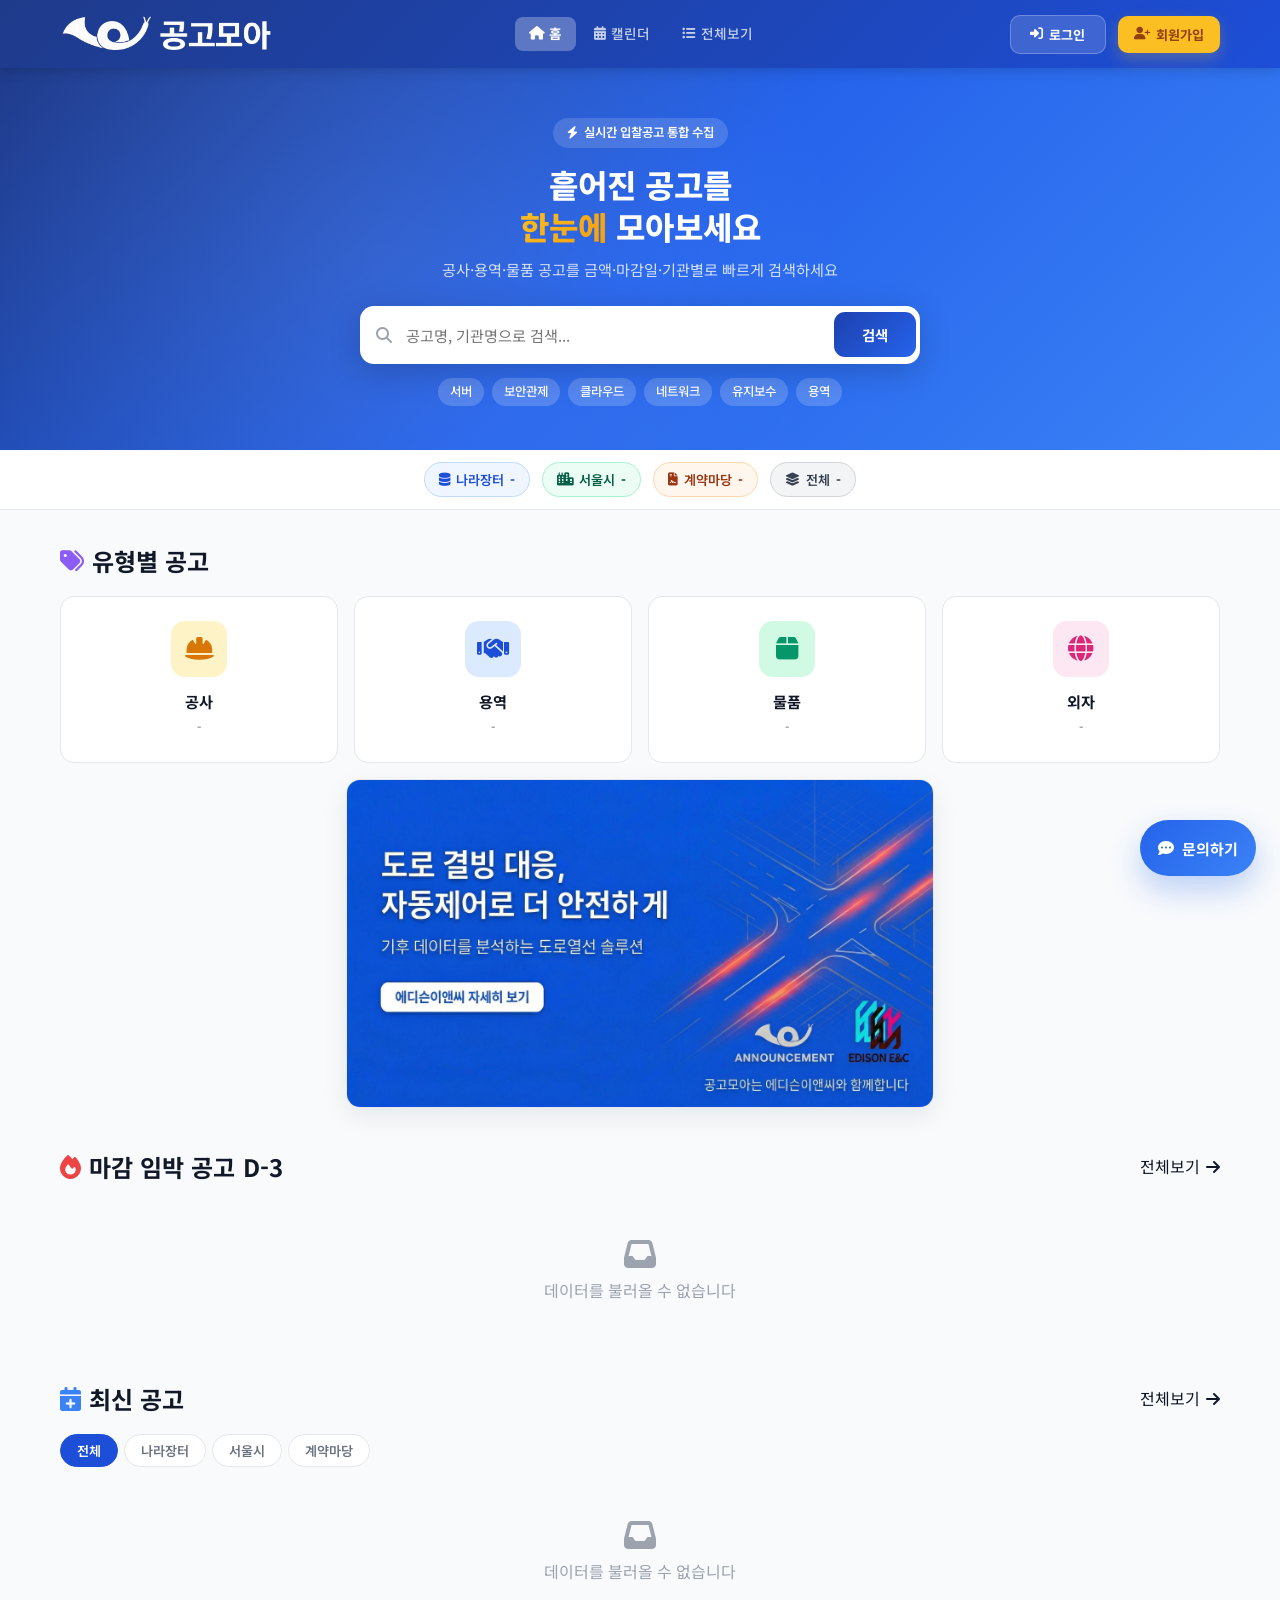
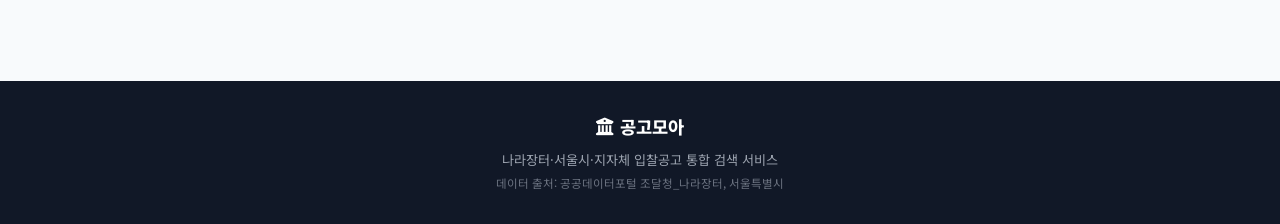
==== commit ba777eff: "Update index.html" ====
--- a/index.html
+++ b/index.html
@@ -23,7 +23,12 @@
       color: #fff;
       font-weight: 700;
     }
-
+    .section-block {
+      margin-top: 40px;
+    }
+    .section-block:first-child {
+      margin-top: 0;
+    }
     .section-header {
       display: flex;
       align-items: center;
@@ -50,6 +55,13 @@
     }
     @media (max-width: 768px) {
       .section-header {
+        align-items: flex-start;
+        flex-wrap: wrap;
+      }
+      .section-block:first-child {
+        margin-top: 0;
+      }
+     .section-header {
         align-items: flex-start;
         flex-wrap: wrap;
       }
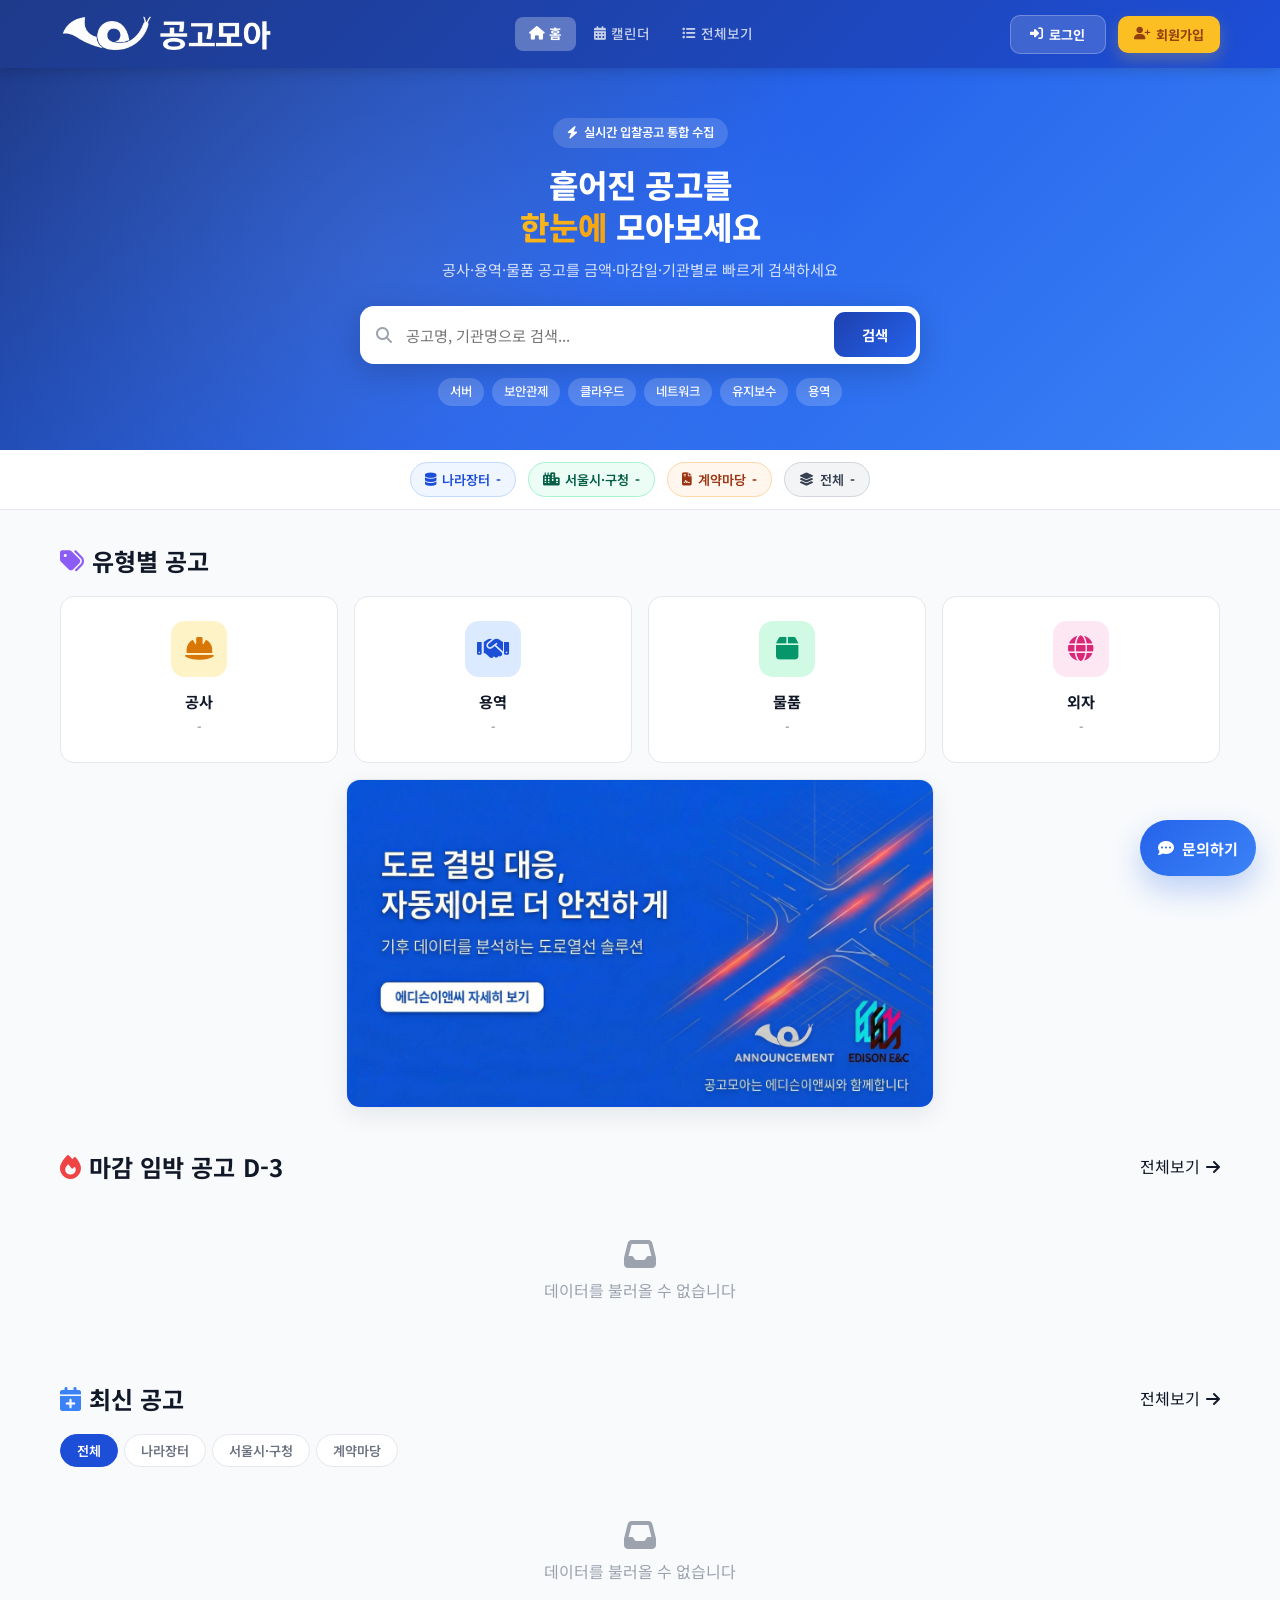
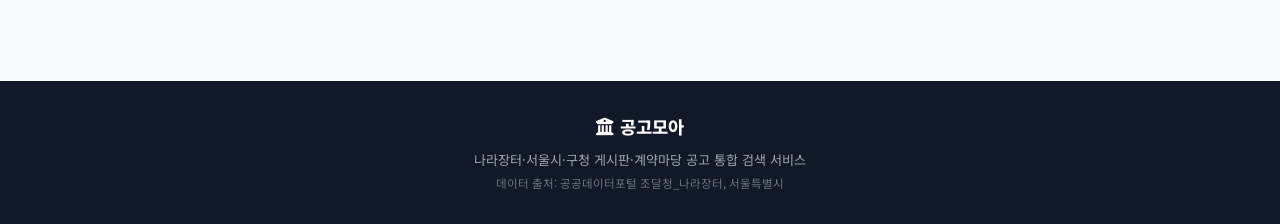
==== commit 6b7240f8: "Add files via upload" ====
--- a/index.html
+++ b/index.html
@@ -6,7 +6,7 @@
   <link rel="icon" type="image/png" href="/favicon.png">
   <link rel="apple-touch-icon" href="/favicon.png">
   <title>공고모아 - 입찰공고 통합 검색</title>
-  <meta name="description" content="나라장터, 서울시, 지자체 입찰공고를 한 곳에서 검색하세요.">
+  <meta name="description" content="나라장터, 서울시·구청 게시판, 계약마당 공고를 한 곳에서 검색하세요.">
   <link rel="stylesheet" href="https://cdn.jsdelivr.net/npm/@fortawesome/fontawesome-free@6.4.0/css/all.min.css">
   <link href="https://fonts.googleapis.com/css2?family=Noto+Sans+KR:wght@300;400;500;600;700;800&display=swap" rel="stylesheet">
   <link rel="stylesheet" href="css/public.css">
@@ -554,7 +554,7 @@
       <span class="src-chip-count" id="src-count-g2b">-</span>
     </a>
     <a href="/notices?source=seoul_board" class="src-chip src-seoul">
-      <i class="fas fa-city"></i> 서울시
+      <i class="fas fa-city"></i> 서울시·구청
       <span class="src-chip-count" id="src-count-seoul">-</span>
     </a>
     <a href="/notices?source=seoul_contract" class="src-chip src-contract">
@@ -625,7 +625,7 @@
       <div class="section-header">
         <h2 class="section-title">
           <i class="fas fa-star" style="color:#f59e0b"></i>
-          관심 키워드 공고
+          관심 키워드
           <span class="section-badge" id="interest-keyword-badge" style="display:none;background:#fff7ed;color:#c2410c"></span>
         </h2>
         <a href="/notices?interest=1" class="section-more">전체보기 <i class="fas fa-arrow-right"></i></a>
@@ -662,7 +662,7 @@
       <div class="src-tab-bar">
         <button class="src-tab active" data-src="">전체</button>
         <button class="src-tab" data-src="g2b_api">나라장터</button>
-        <button class="src-tab" data-src="seoul_board">서울시</button>
+        <button class="src-tab" data-src="seoul_board">서울시·구청</button>
         <button class="src-tab" data-src="seoul_contract">계약마당</button>
       </div>
       <div class="card-grid" id="latest-notices">
@@ -689,7 +689,7 @@
           <span style="width:10px;height:10px;border-radius:3px;background:#dbeafe;display:inline-block"></span>나라장터
         </span>
         <span style="display:flex;align-items:center;gap:5px;font-size:.75rem;color:#6b7280">
-          <span style="width:10px;height:10px;border-radius:3px;background:#d1fae5;display:inline-block"></span>서울시
+          <span style="width:10px;height:10px;border-radius:3px;background:#d1fae5;display:inline-block"></span>서울시·구청
         </span>
         <span style="display:flex;align-items:center;gap:5px;font-size:.75rem;color:#6b7280">
           <span style="width:10px;height:10px;border-radius:3px;background:#ffedd5;display:inline-block"></span>계약마당
@@ -748,7 +748,7 @@
 <footer class="pub-footer">
   <div class="pub-footer-inner">
     <div class="footer-logo"><i class="fas fa-building-columns"></i> 공고모아</div>
-    <p class="footer-desc">나라장터·서울시·지자체 입찰공고 통합 검색 서비스</p>
+    <p class="footer-desc">나라장터·서울시·구청 게시판·계약마당 공고 통합 검색 서비스</p>
     <p class="footer-copy">데이터 출처: 공공데이터포털 조달청_나라장터, 서울특별시</p>
   </div>
 </footer>
@@ -843,18 +843,30 @@
   function srcLabel(src) {
     return {
       g2b_api:'나라장터',
-      seoul_board:'서울시',
+      seoul_board:'서울시·구청',
       seoul_contract:'계약마당'
     }[src] || src;
   }
 
   function normalizeKeywords(list) {
-    return (list || [])
-      .map(function(v){ return String(v || '').trim(); })
-      .filter(Boolean)
-      .filter(function(v, i, arr){ return arr.indexOf(v) === i; })
-      .slice(0, 10);
-  }
+  if (typeof list === 'string') {
+    try {
+      var parsed = JSON.parse(list);
+      list = Array.isArray(parsed) ? parsed : String(list).split(',');
+    } catch (e) {
+      list = String(list).split(',');
+    }
+  }
+
+  if (!Array.isArray(list)) list = [];
+
+  return list
+    .map(function(v){ return String(v || '').trim(); })
+    .filter(Boolean)
+    .filter(function(v, i, arr){ return arr.indexOf(v) === i; })
+    .slice(0, 10);
+}
+
 
   function formatKstDate(dateStr){
     if(!dateStr) return '';
@@ -1160,7 +1172,7 @@
     var firstDay = new Date(calYear, calMonth - 1, 1).getDay();
     var lastDate = new Date(calYear, calMonth, 0).getDate();
     var srcClass = { g2b_api:'g2b', seoul_board:'seoul', seoul_contract:'contract' };
-    var srcName  = { g2b_api:'나라장터', seoul_board:'서울시', seoul_contract:'계약마당' };
+    var srcName  = { g2b_api:'나라장터', seoul_board:'서울시·구청', seoul_contract:'계약마당' };
 
     var html = '';
     var monthTotal = 0;
--- a/css/public.css
+++ b/css/public.css
@@ -1399,3 +1399,686 @@
     bottom: 14px;
   }
 }
+
+/* ════════════════════════════════════════════════
+   Admin Tabs Shell - Minimal Add-on
+   기존 public.css 맨 아래에 추가
+════════════════════════════════════════════════ */
+
+/* Layout */
+.admin-layout {
+  display: grid;
+  grid-template-columns: 260px minmax(0, 1fr);
+  min-height: 100vh;
+  background: #f8fafc;
+}
+
+.admin-sidebar {
+  position: sticky;
+  top: 0;
+  height: 100vh;
+  padding: 24px 18px;
+  box-sizing: border-box;
+  border-right: 1px solid #e5e7eb;
+  background: #ffffff;
+}
+
+.admin-sidebar-brand {
+  margin-bottom: 20px;
+}
+
+.admin-logo-link {
+  display: inline-flex;
+  align-items: center;
+  gap: 8px;
+  color: #111827;
+  font-size: 1.05rem;
+  font-weight: 800;
+  text-decoration: none;
+}
+
+.admin-nav {
+  display: flex;
+  flex-direction: column;
+  gap: 8px;
+}
+
+.admin-nav-btn {
+  width: 100%;
+  border: 1px solid #e5e7eb;
+  background: #ffffff;
+  color: #374151;
+  border-radius: 14px;
+  padding: 12px 14px;
+  font-size: 0.95rem;
+  font-weight: 700;
+  text-align: left;
+  cursor: pointer;
+  transition: all 0.18s ease;
+}
+
+.admin-nav-btn:hover {
+  background: #f8fafc;
+  border-color: #cbd5e1;
+}
+
+.admin-nav-btn.active {
+  background: linear-gradient(135deg, #2563eb, #3b82f6);
+  border-color: #2563eb;
+  color: #ffffff;
+  box-shadow: 0 10px 24px rgba(37, 99, 235, 0.18);
+}
+
+.admin-main {
+  min-width: 0;
+  display: flex;
+  flex-direction: column;
+}
+
+.admin-topbar {
+  display: flex;
+  align-items: flex-start;
+  justify-content: space-between;
+  gap: 16px;
+  padding: 28px 28px 16px;
+}
+
+.admin-page-title {
+  margin: 0;
+  color: #111827;
+  font-size: 1.8rem;
+  font-weight: 800;
+  line-height: 1.2;
+}
+
+.admin-page-desc {
+  margin: 8px 0 0;
+  color: #6b7280;
+  font-size: 0.95rem;
+  line-height: 1.6;
+}
+
+.admin-topbar-actions {
+  display: flex;
+  align-items: center;
+  gap: 10px;
+  flex-wrap: wrap;
+}
+
+.admin-content {
+  padding: 0 28px 28px;
+}
+
+.admin-tab-panel {
+  display: none;
+}
+
+.admin-tab-panel.is-active {
+  display: block;
+}
+
+/* Buttons / Form Controls */
+.admin-btn,
+.admin-btn-secondary {
+  display: inline-flex;
+  align-items: center;
+  justify-content: center;
+  gap: 6px;
+  min-height: 42px;
+  padding: 0 14px;
+  border-radius: 12px;
+  border: 1px solid #2563eb;
+  background: #2563eb;
+  color: #ffffff;
+  font-size: 0.92rem;
+  font-weight: 700;
+  text-decoration: none;
+  cursor: pointer;
+  transition: all 0.18s ease;
+  box-sizing: border-box;
+}
+
+.admin-btn:hover {
+  background: #1d4ed8;
+  border-color: #1d4ed8;
+}
+
+.admin-btn:disabled {
+  opacity: 0.65;
+  cursor: not-allowed;
+}
+
+.admin-btn-secondary {
+  border-color: #d1d5db;
+  background: #ffffff;
+  color: #374151;
+}
+
+.admin-btn-secondary:hover {
+  background: #f8fafc;
+  border-color: #cbd5e1;
+}
+
+.admin-input,
+.admin-select,
+.admin-textarea {
+  width: 100%;
+  box-sizing: border-box;
+  border: 1px solid #d1d5db;
+  border-radius: 12px;
+  background: #ffffff;
+  color: #111827;
+  font-size: 0.95rem;
+  padding: 11px 13px;
+  outline: none;
+  transition: border-color 0.18s ease, box-shadow 0.18s ease;
+}
+
+.admin-input,
+.admin-select {
+  min-height: 44px;
+}
+
+.admin-textarea {
+  min-height: 110px;
+  resize: vertical;
+  line-height: 1.55;
+}
+
+.admin-input:focus,
+.admin-select:focus,
+.admin-textarea:focus {
+  border-color: #2563eb;
+  box-shadow: 0 0 0 4px rgba(37, 99, 235, 0.12);
+}
+
+/* Section shell */
+.admin-section-shell {
+  display: block;
+}
+
+.admin-grid-2 {
+  display: grid;
+  grid-template-columns: repeat(2, minmax(0, 1fr));
+  gap: 20px;
+}
+
+.admin-grid-3 {
+  display: grid;
+  grid-template-columns: repeat(3, minmax(0, 1fr));
+  gap: 20px;
+}
+
+.admin-two-pane {
+  display: grid;
+  grid-template-columns: minmax(0, 1.4fr) minmax(320px, 0.9fr);
+  gap: 20px;
+  align-items: start;
+}
+
+/* Stat cards */
+.admin-stat-grid {
+  display: grid;
+  grid-template-columns: repeat(4, minmax(0, 1fr));
+  gap: 14px;
+}
+
+.admin-stat-card {
+  background: #ffffff;
+  border: 1px solid #e5e7eb;
+  border-radius: 18px;
+  padding: 18px 18px 16px;
+  box-shadow: 0 10px 30px rgba(15, 23, 42, 0.04);
+}
+
+.admin-stat-label {
+  color: #6b7280;
+  font-size: 0.85rem;
+  font-weight: 700;
+}
+
+.admin-stat-value {
+  display: block;
+  margin-top: 10px;
+  color: #111827;
+  font-size: 1.5rem;
+  font-weight: 800;
+  line-height: 1.15;
+}
+
+/* Panels */
+.admin-panel {
+  background: #ffffff;
+  border: 1px solid #e5e7eb;
+  border-radius: 20px;
+  box-shadow: 0 12px 30px rgba(15, 23, 42, 0.05);
+  min-width: 0;
+}
+
+.admin-panel-head {
+  display: flex;
+  align-items: center;
+  justify-content: space-between;
+  gap: 12px;
+  padding: 18px 20px 14px;
+  border-bottom: 1px solid #f1f5f9;
+}
+
+.admin-panel-head h3 {
+  margin: 0;
+  color: #111827;
+  font-size: 1rem;
+  font-weight: 800;
+}
+
+.admin-panel-meta {
+  color: #6b7280;
+  font-size: 0.82rem;
+  font-weight: 600;
+}
+
+.admin-panel-body {
+  padding: 18px 20px 20px;
+  min-width: 0;
+}
+
+/* Filter bar */
+.admin-filterbar {
+  display: grid;
+  grid-template-columns: minmax(220px, 1fr) 180px auto;
+  gap: 10px;
+  align-items: center;
+}
+
+.admin-filterbar-wide {
+  grid-template-columns:
+    180px
+    160px
+    160px
+    150px
+    150px
+    minmax(220px, 1fr)
+    auto;
+}
+
+/* Table */
+.admin-table-wrap {
+  overflow-x: auto;
+}
+
+.admin-table {
+  width: 100%;
+  border-collapse: collapse;
+  min-width: 720px;
+}
+
+.admin-table thead th {
+  padding: 12px 10px;
+  border-bottom: 1px solid #e5e7eb;
+  color: #475569;
+  font-size: 0.83rem;
+  font-weight: 800;
+  text-align: left;
+  background: #f8fafc;
+  white-space: nowrap;
+}
+
+.admin-table tbody td {
+  padding: 13px 10px;
+  border-bottom: 1px solid #f1f5f9;
+  color: #111827;
+  font-size: 0.92rem;
+  vertical-align: top;
+}
+
+.admin-table-row {
+  cursor: pointer;
+  transition: background-color 0.16s ease;
+}
+
+.admin-table-row:hover {
+  background: #f8fbff;
+}
+
+.admin-table-row.selected {
+  background: #eff6ff;
+}
+
+.admin-table-sub {
+  margin-top: 4px;
+  color: #6b7280;
+  font-size: 0.8rem;
+  line-height: 1.45;
+  word-break: break-all;
+}
+
+/* Detail */
+.admin-detail-head {
+  display: flex;
+  align-items: flex-start;
+  justify-content: space-between;
+  gap: 14px;
+}
+
+.admin-detail-head h3 {
+  margin: 6px 0 0;
+  color: #111827;
+  font-size: 1.1rem;
+  font-weight: 800;
+  line-height: 1.4;
+}
+
+.admin-detail-id {
+  color: #6b7280;
+  font-size: 0.82rem;
+  font-weight: 700;
+}
+
+.admin-detail-grid {
+  display: grid;
+  grid-template-columns: repeat(2, minmax(0, 1fr));
+  gap: 12px;
+  margin-top: 18px;
+}
+
+.admin-detail-grid > div {
+  border: 1px solid #e5e7eb;
+  background: #f8fafc;
+  border-radius: 14px;
+  padding: 12px 13px;
+}
+
+.admin-detail-grid span {
+  display: block;
+  color: #6b7280;
+  font-size: 0.76rem;
+  font-weight: 700;
+}
+
+.admin-detail-grid strong {
+  display: block;
+  margin-top: 6px;
+  color: #111827;
+  font-size: 0.94rem;
+  line-height: 1.45;
+  word-break: break-word;
+}
+
+.admin-detail-block {
+  margin-top: 18px;
+}
+
+.admin-detail-block > span {
+  display: block;
+  margin-bottom: 8px;
+  color: #374151;
+  font-size: 0.82rem;
+  font-weight: 800;
+}
+
+.admin-detail-message,
+.admin-detail-meta,
+.admin-pre {
+  border: 1px solid #e5e7eb;
+  background: #f8fafc;
+  border-radius: 14px;
+  padding: 14px;
+  color: #111827;
+  font-size: 0.9rem;
+  line-height: 1.65;
+  word-break: break-word;
+}
+
+.admin-pre {
+  margin: 0;
+  overflow: auto;
+  white-space: pre-wrap;
+  font-family: ui-monospace, SFMono-Regular, Menlo, Consolas, monospace;
+  font-size: 0.83rem;
+}
+
+/* Status / kv / mini list */
+.admin-status {
+  display: inline-flex;
+  align-items: center;
+  justify-content: center;
+  min-height: 28px;
+  padding: 0 10px;
+  border-radius: 999px;
+  font-size: 0.78rem;
+  font-weight: 800;
+  white-space: nowrap;
+}
+
+.admin-status-received {
+  background: #eef2ff;
+  color: #4338ca;
+}
+
+.admin-status-in_progress {
+  background: #fff7ed;
+  color: #c2410c;
+}
+
+.admin-status-done {
+  background: #ecfdf5;
+  color: #047857;
+}
+
+.admin-kv-list {
+  display: grid;
+  gap: 10px;
+}
+
+.admin-kv-list > div {
+  display: flex;
+  align-items: center;
+  justify-content: space-between;
+  gap: 12px;
+  border: 1px solid #e5e7eb;
+  background: #f8fafc;
+  border-radius: 14px;
+  padding: 12px 14px;
+}
+
+.admin-kv-list span {
+  color: #6b7280;
+  font-size: 0.84rem;
+  font-weight: 700;
+}
+
+.admin-kv-list strong {
+  color: #111827;
+  font-size: 0.95rem;
+  font-weight: 800;
+}
+
+.admin-mini-list {
+  display: grid;
+  gap: 10px;
+}
+
+.admin-mini-row {
+  display: grid;
+  gap: 4px;
+  border: 1px solid #e5e7eb;
+  background: #f8fafc;
+  border-radius: 14px;
+  padding: 12px 14px;
+}
+
+.admin-mini-row strong {
+  color: #111827;
+  font-size: 0.92rem;
+  line-height: 1.4;
+}
+
+.admin-mini-row span {
+  color: #4b5563;
+  font-size: 0.84rem;
+  line-height: 1.45;
+}
+
+.admin-mini-row small {
+  color: #9ca3af;
+  font-size: 0.76rem;
+}
+
+/* Empty / Error / Pagination */
+.admin-empty,
+.admin-error {
+  display: flex;
+  align-items: center;
+  justify-content: center;
+  min-height: 96px;
+  border: 1px dashed #dbe2ea;
+  border-radius: 14px;
+  background: #f8fafc;
+  color: #6b7280;
+  text-align: center;
+  padding: 16px;
+  line-height: 1.6;
+}
+
+.admin-error {
+  color: #b91c1c;
+  background: #fef2f2;
+  border-style: solid;
+  border-color: #fecaca;
+}
+
+.admin-pagination {
+  display: flex;
+  align-items: center;
+  justify-content: center;
+  gap: 8px;
+  flex-wrap: wrap;
+  margin-top: 18px;
+}
+
+.admin-page-btn {
+  min-width: 40px;
+  height: 38px;
+  padding: 0 12px;
+  border: 1px solid #d1d5db;
+  border-radius: 10px;
+  background: #ffffff;
+  color: #374151;
+  font-size: 0.88rem;
+  font-weight: 700;
+  cursor: pointer;
+  transition: all 0.16s ease;
+}
+
+.admin-page-btn:hover {
+  background: #f8fafc;
+  border-color: #94a3b8;
+}
+
+.admin-page-btn.active {
+  background: #2563eb;
+  border-color: #2563eb;
+  color: #ffffff;
+}
+
+.admin-page-btn:disabled {
+  opacity: 0.5;
+  cursor: not-allowed;
+}
+
+/* Responsive */
+@media (max-width: 1280px) {
+  .admin-stat-grid {
+    grid-template-columns: repeat(2, minmax(0, 1fr));
+  }
+
+  .admin-grid-3 {
+    grid-template-columns: 1fr;
+  }
+
+  .admin-filterbar-wide {
+    grid-template-columns: repeat(3, minmax(0, 1fr));
+  }
+}
+
+@media (max-width: 1100px) {
+  .admin-layout {
+    grid-template-columns: 1fr;
+  }
+
+  .admin-sidebar {
+    position: static;
+    height: auto;
+    border-right: none;
+    border-bottom: 1px solid #e5e7eb;
+  }
+
+  .admin-nav {
+    flex-direction: row;
+    flex-wrap: wrap;
+  }
+
+  .admin-nav-btn {
+    width: auto;
+  }
+
+  .admin-two-pane,
+  .admin-grid-2 {
+    grid-template-columns: 1fr;
+  }
+}
+
+@media (max-width: 768px) {
+  .admin-topbar {
+    flex-direction: column;
+    padding: 22px 18px 14px;
+  }
+
+  .admin-content {
+    padding: 0 18px 22px;
+  }
+
+  .admin-page-title {
+    font-size: 1.45rem;
+  }
+
+  .admin-stat-grid {
+    grid-template-columns: 1fr;
+  }
+
+  .admin-filterbar,
+  .admin-filterbar-wide {
+    grid-template-columns: 1fr;
+  }
+
+  .admin-detail-grid {
+    grid-template-columns: 1fr;
+  }
+
+  .admin-panel-head,
+  .admin-panel-body {
+    padding-left: 16px;
+    padding-right: 16px;
+  }
+}
+
+@media (max-width: 480px) {
+  .admin-topbar-actions {
+    width: 100%;
+  }
+
+  .admin-btn,
+  .admin-btn-secondary {
+    width: 100%;
+  }
+
+  .admin-nav {
+    display: grid;
+    grid-template-columns: repeat(2, minmax(0, 1fr));
+  }
+
+  .admin-nav-btn {
+    width: 100%;
+    text-align: center;
+  }
+}
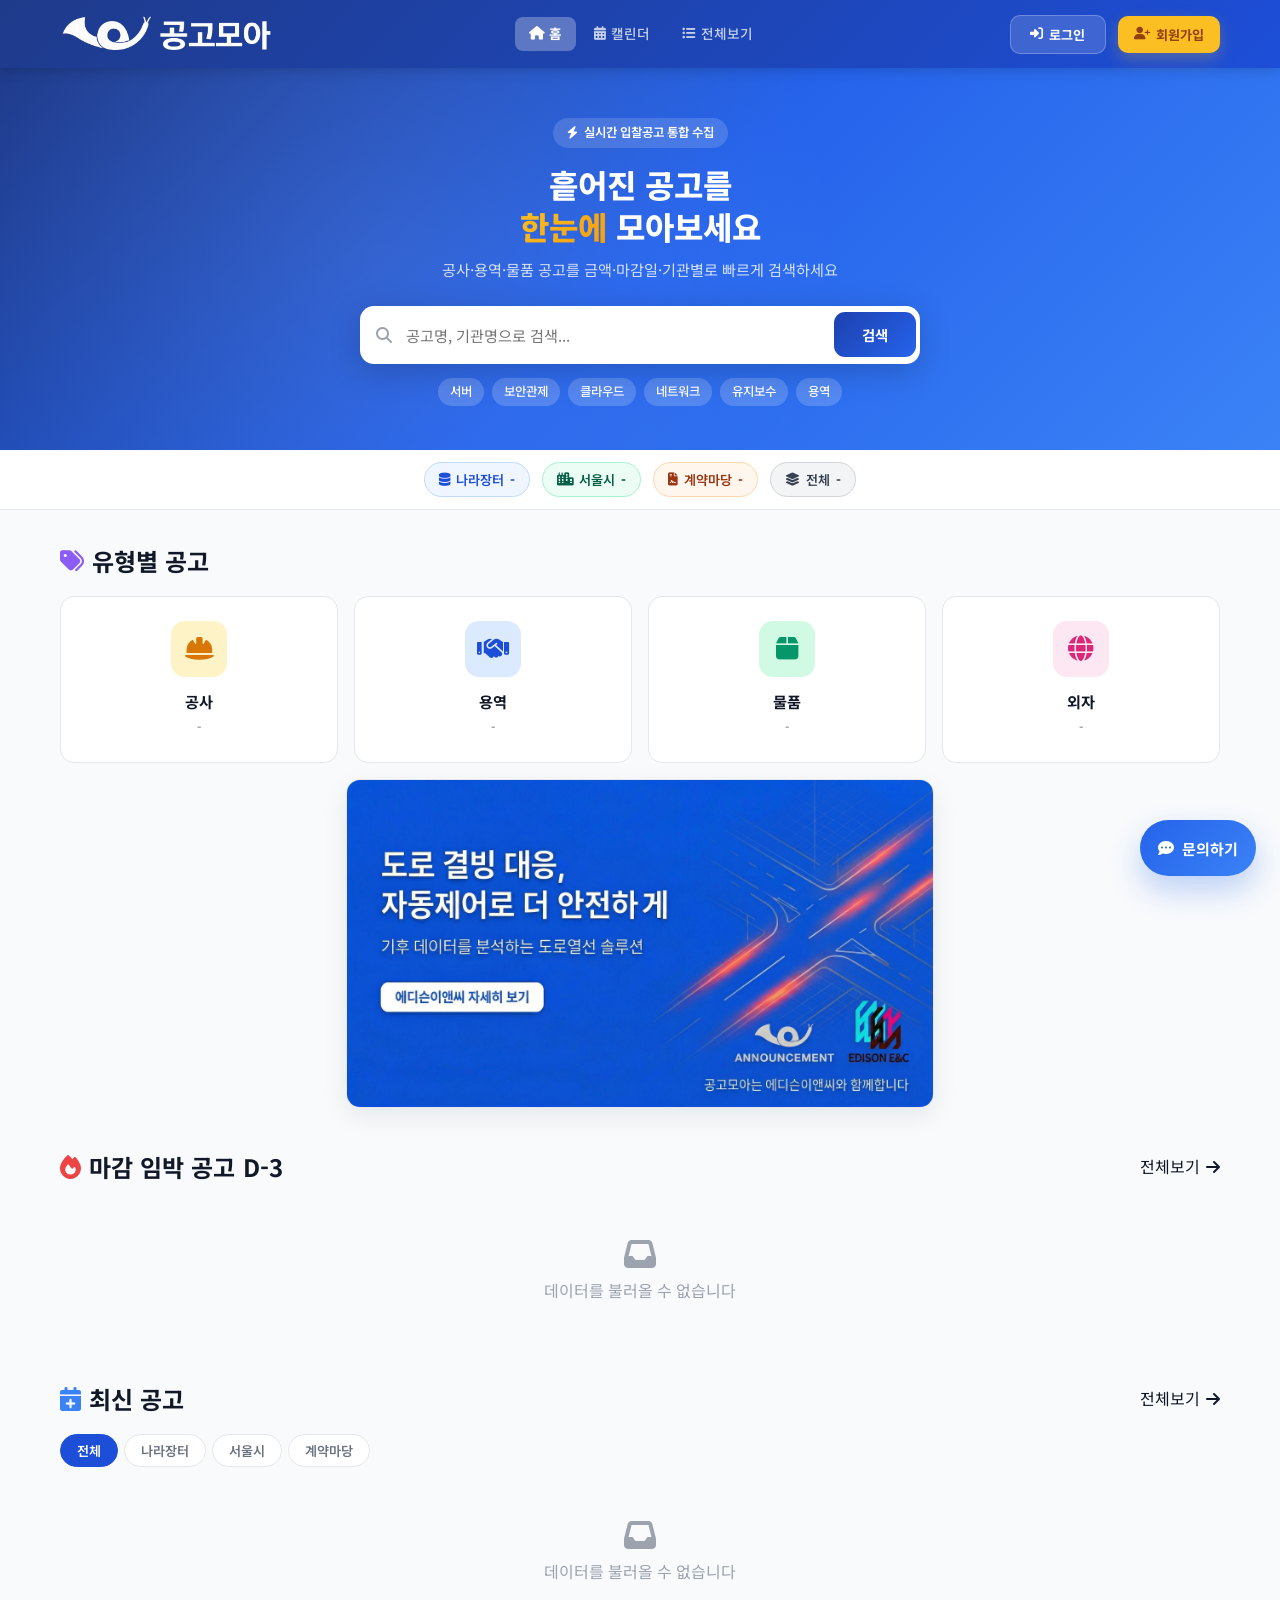
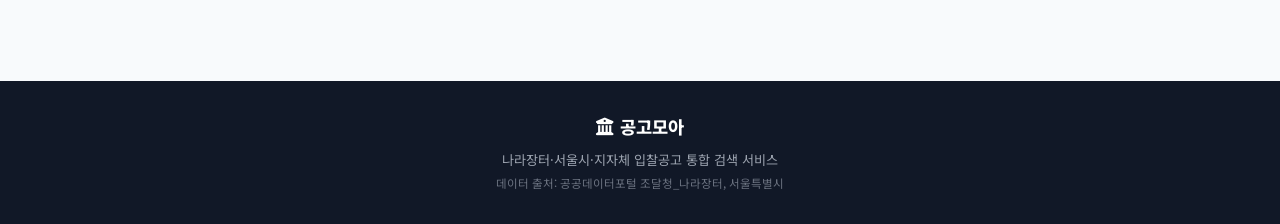
==== commit 2f8c9e79: "Add files via upload" ====
--- a/index.html
+++ b/index.html
@@ -6,7 +6,7 @@
   <link rel="icon" type="image/png" href="/favicon.png">
   <link rel="apple-touch-icon" href="/favicon.png">
   <title>공고모아 - 입찰공고 통합 검색</title>
-  <meta name="description" content="나라장터, 서울시·구청 게시판, 계약마당 공고를 한 곳에서 검색하세요.">
+  <meta name="description" content="나라장터, 서울시, 지자체 입찰공고를 한 곳에서 검색하세요.">
   <link rel="stylesheet" href="https://cdn.jsdelivr.net/npm/@fortawesome/fontawesome-free@6.4.0/css/all.min.css">
   <link href="https://fonts.googleapis.com/css2?family=Noto+Sans+KR:wght@300;400;500;600;700;800&display=swap" rel="stylesheet">
   <link rel="stylesheet" href="css/public.css">
@@ -554,7 +554,7 @@
       <span class="src-chip-count" id="src-count-g2b">-</span>
     </a>
     <a href="/notices?source=seoul_board" class="src-chip src-seoul">
-      <i class="fas fa-city"></i> 서울시·구청
+      <i class="fas fa-city"></i> 서울시
       <span class="src-chip-count" id="src-count-seoul">-</span>
     </a>
     <a href="/notices?source=seoul_contract" class="src-chip src-contract">
@@ -625,7 +625,7 @@
       <div class="section-header">
         <h2 class="section-title">
           <i class="fas fa-star" style="color:#f59e0b"></i>
-          관심 키워드
+          관심 키워드 공고
           <span class="section-badge" id="interest-keyword-badge" style="display:none;background:#fff7ed;color:#c2410c"></span>
         </h2>
         <a href="/notices?interest=1" class="section-more">전체보기 <i class="fas fa-arrow-right"></i></a>
@@ -662,7 +662,7 @@
       <div class="src-tab-bar">
         <button class="src-tab active" data-src="">전체</button>
         <button class="src-tab" data-src="g2b_api">나라장터</button>
-        <button class="src-tab" data-src="seoul_board">서울시·구청</button>
+        <button class="src-tab" data-src="seoul_board">서울시</button>
         <button class="src-tab" data-src="seoul_contract">계약마당</button>
       </div>
       <div class="card-grid" id="latest-notices">
@@ -689,7 +689,7 @@
           <span style="width:10px;height:10px;border-radius:3px;background:#dbeafe;display:inline-block"></span>나라장터
         </span>
         <span style="display:flex;align-items:center;gap:5px;font-size:.75rem;color:#6b7280">
-          <span style="width:10px;height:10px;border-radius:3px;background:#d1fae5;display:inline-block"></span>서울시·구청
+          <span style="width:10px;height:10px;border-radius:3px;background:#d1fae5;display:inline-block"></span>서울시
         </span>
         <span style="display:flex;align-items:center;gap:5px;font-size:.75rem;color:#6b7280">
           <span style="width:10px;height:10px;border-radius:3px;background:#ffedd5;display:inline-block"></span>계약마당
@@ -748,7 +748,7 @@
 <footer class="pub-footer">
   <div class="pub-footer-inner">
     <div class="footer-logo"><i class="fas fa-building-columns"></i> 공고모아</div>
-    <p class="footer-desc">나라장터·서울시·구청 게시판·계약마당 공고 통합 검색 서비스</p>
+    <p class="footer-desc">나라장터·서울시·지자체 입찰공고 통합 검색 서비스</p>
     <p class="footer-copy">데이터 출처: 공공데이터포털 조달청_나라장터, 서울특별시</p>
   </div>
 </footer>
@@ -840,12 +840,16 @@
       .replace(/"/g,'&quot;');
   }
 
-  function srcLabel(src) {
+  function srcLabel(itemOrSource) {
+    if (itemOrSource && typeof itemOrSource === 'object') {
+      if (itemOrSource.source_label) return itemOrSource.source_label;
+      itemOrSource = itemOrSource.source_system;
+    }
     return {
       g2b_api:'나라장터',
-      seoul_board:'서울시·구청',
+      seoul_board:'서울시',
       seoul_contract:'계약마당'
-    }[src] || src;
+    }[itemOrSource] || itemOrSource;
   }
 
   function normalizeKeywords(list) {
@@ -933,7 +937,7 @@
 
     return '<div class="notice-card js-go-detail' + (urgent ? ' card-urgent' : '') + '" data-id="' + escAttr(n.id) + '" data-url="' + escAttr(n.detail_url || '') + '">' +
       '<div class="card-top">' +
-        '<span class="card-src src-' + src + '">' + srcLabel(src) + '</span>' +
+        '<span class="card-src src-' + src + '">' + esc(srcLabel(n)) + '</span>' +
         '<span class="card-type type-' + esc(n.notice_type||'') + '">' + esc(n.notice_type||'') + '</span>' +
         daysLeftHtml(n.closing_at) +
       '</div>' +
@@ -1172,7 +1176,6 @@
     var firstDay = new Date(calYear, calMonth - 1, 1).getDay();
     var lastDate = new Date(calYear, calMonth, 0).getDate();
     var srcClass = { g2b_api:'g2b', seoul_board:'seoul', seoul_contract:'contract' };
-    var srcName  = { g2b_api:'나라장터', seoul_board:'서울시·구청', seoul_contract:'계약마당' };
 
     var html = '';
     var monthTotal = 0;
@@ -1211,8 +1214,10 @@
       notices.forEach(function(n) {
         var sc = srcClass[n.source_system];
         if (!sc) return;
-        if (!groupMap[sc]) groupMap[sc] = { cls: sc, label: srcName[n.source_system], cnt: 0 };
-        groupMap[sc].cnt++;
+        var label = srcLabel(n);
+        var key = sc + '::' + label;
+        if (!groupMap[key]) groupMap[key] = { cls: sc, label: label, cnt: 0 };
+        groupMap[key].cnt++;
       });
 
       var groups = Object.values(groupMap);
@@ -1304,7 +1309,7 @@
 
       return '<div class="cal-notice-row js-go-detail" data-id="' + escAttr(n.id) + '" data-url="' + escAttr(n.detail_url || '') + '">' +
         '<div class="cal-notice-row-top">' +
-          '<span class="cal-src-tag ' + (n.source_system||'') + '">' + srcLabel(n.source_system) + '</span>' +
+          '<span class="cal-src-tag ' + (n.source_system||'') + '">' + esc(srcLabel(n)) + '</span>' +
           '<span class="cal-notice-type">' + esc(n.notice_type||'') + '</span>' +
           ddayLabel(nDiff) +
         '</div>' +
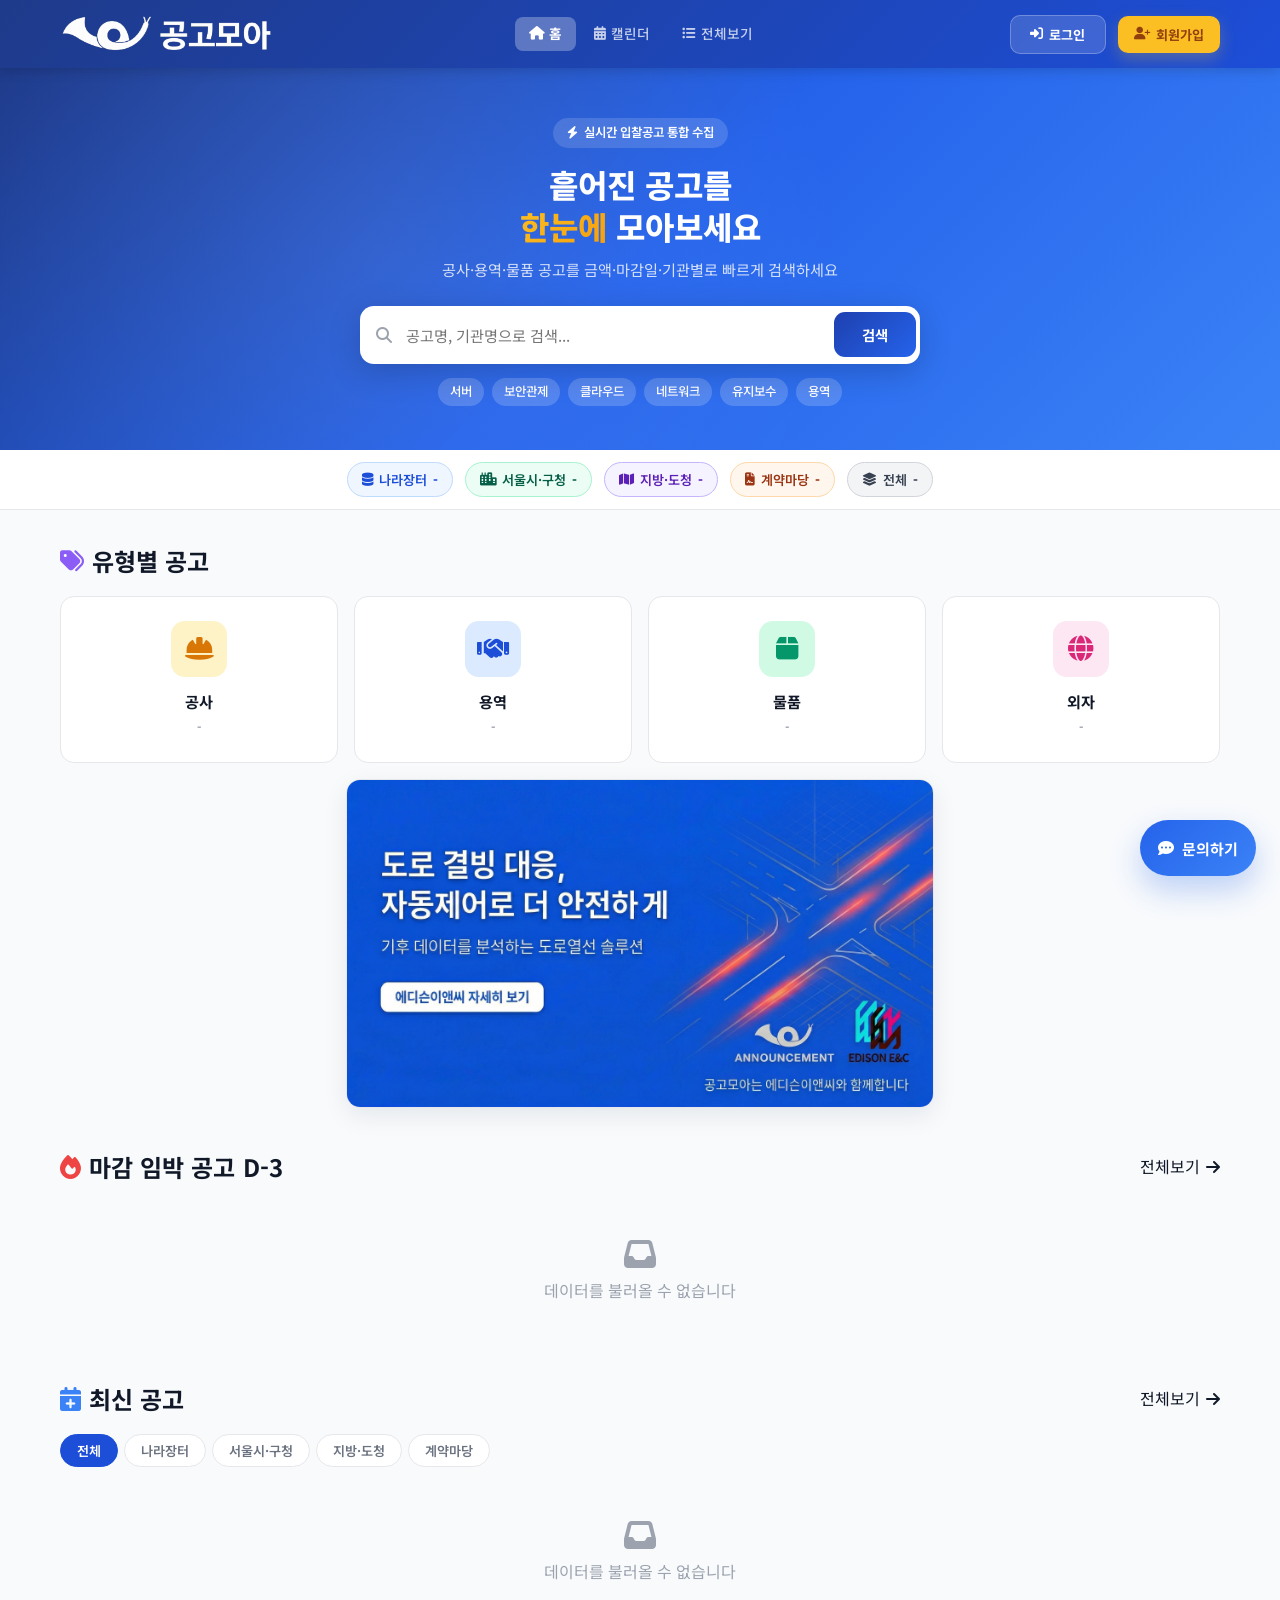
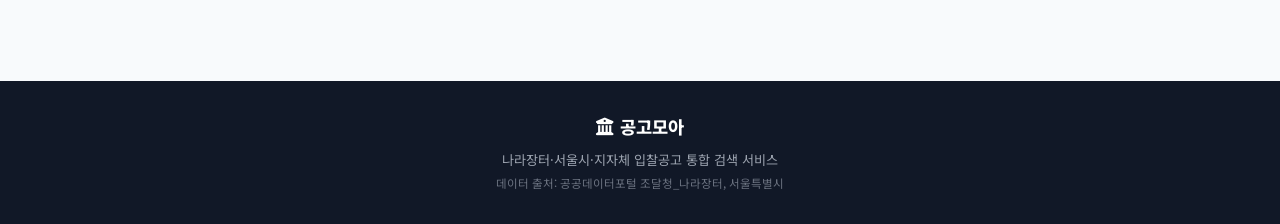
==== commit c5a1ef80: "Add files via upload" ====
--- a/index.html
+++ b/index.html
@@ -343,6 +343,7 @@
     .cal-src-tag.g2b_api        { background: #dbeafe; color: #1d4ed8; }
     .cal-src-tag.seoul_board    { background: #d1fae5; color: #065f46; }
     .cal-src-tag.seoul_contract { background: #ffedd5; color: #9a3412; }
+    .cal-src-tag.province_gov   { background: #ede9fe; color: #5b21b6; }
     .cal-notice-type {
       font-size: .68rem;
       color: #6b7280;
@@ -554,8 +555,12 @@
       <span class="src-chip-count" id="src-count-g2b">-</span>
     </a>
     <a href="/notices?source=seoul_board" class="src-chip src-seoul">
-      <i class="fas fa-city"></i> 서울시
+      <i class="fas fa-city"></i> 서울시·구청
       <span class="src-chip-count" id="src-count-seoul">-</span>
+    </a>
+    <a href="/notices?source=province_gov" class="src-chip src-province">
+      <i class="fas fa-map"></i> 지방·도청
+      <span class="src-chip-count" id="src-count-province">-</span>
     </a>
     <a href="/notices?source=seoul_contract" class="src-chip src-contract">
       <i class="fas fa-file-contract"></i> 계약마당
@@ -662,7 +667,8 @@
       <div class="src-tab-bar">
         <button class="src-tab active" data-src="">전체</button>
         <button class="src-tab" data-src="g2b_api">나라장터</button>
-        <button class="src-tab" data-src="seoul_board">서울시</button>
+        <button class="src-tab" data-src="seoul_board">서울시·구청</button>
+        <button class="src-tab" data-src="province_gov">지방·도청</button>
         <button class="src-tab" data-src="seoul_contract">계약마당</button>
       </div>
       <div class="card-grid" id="latest-notices">
@@ -689,7 +695,10 @@
           <span style="width:10px;height:10px;border-radius:3px;background:#dbeafe;display:inline-block"></span>나라장터
         </span>
         <span style="display:flex;align-items:center;gap:5px;font-size:.75rem;color:#6b7280">
-          <span style="width:10px;height:10px;border-radius:3px;background:#d1fae5;display:inline-block"></span>서울시
+          <span style="width:10px;height:10px;border-radius:3px;background:#d1fae5;display:inline-block"></span>서울시·구청
+        </span>
+        <span style="display:flex;align-items:center;gap:5px;font-size:.75rem;color:#6b7280">
+          <span style="width:10px;height:10px;border-radius:3px;background:#ede9fe;display:inline-block"></span>지방·도청
         </span>
         <span style="display:flex;align-items:center;gap:5px;font-size:.75rem;color:#6b7280">
           <span style="width:10px;height:10px;border-radius:3px;background:#ffedd5;display:inline-block"></span>계약마당
@@ -840,16 +849,13 @@
       .replace(/"/g,'&quot;');
   }
 
-  function srcLabel(itemOrSource) {
-    if (itemOrSource && typeof itemOrSource === 'object') {
-      if (itemOrSource.source_label) return itemOrSource.source_label;
-      itemOrSource = itemOrSource.source_system;
-    }
+  function srcLabel(src) {
     return {
       g2b_api:'나라장터',
-      seoul_board:'서울시',
+      seoul_board:'서울시·구청',
+      province_gov:'지방·도청',
       seoul_contract:'계약마당'
-    }[itemOrSource] || itemOrSource;
+    }[src] || src;
   }
 
   function normalizeKeywords(list) {
@@ -937,7 +943,7 @@
 
     return '<div class="notice-card js-go-detail' + (urgent ? ' card-urgent' : '') + '" data-id="' + escAttr(n.id) + '" data-url="' + escAttr(n.detail_url || '') + '">' +
       '<div class="card-top">' +
-        '<span class="card-src src-' + src + '">' + esc(srcLabel(n)) + '</span>' +
+        '<span class="card-src src-' + src + '">' + srcLabel(src) + '</span>' +
         '<span class="card-type type-' + esc(n.notice_type||'') + '">' + esc(n.notice_type||'') + '</span>' +
         daysLeftHtml(n.closing_at) +
       '</div>' +
@@ -1028,6 +1034,7 @@
       var s = await PublicAPI.getStats();
       document.getElementById('src-count-g2b').textContent      = s.g2b || 0;
       document.getElementById('src-count-seoul').textContent    = s.seoul || 0;
+      document.getElementById('src-count-province').textContent = s.province || 0;
       document.getElementById('src-count-contract').textContent = s.contract || 0;
       document.getElementById('src-count-total').textContent    = s.total || 0;
     } catch(e) {}
@@ -1175,7 +1182,8 @@
     var today = getKstTodayYmd();
     var firstDay = new Date(calYear, calMonth - 1, 1).getDay();
     var lastDate = new Date(calYear, calMonth, 0).getDate();
-    var srcClass = { g2b_api:'g2b', seoul_board:'seoul', seoul_contract:'contract' };
+    var srcClass = { g2b_api:'g2b', seoul_board:'seoul', province_gov:'province', seoul_contract:'contract' };
+    var srcName  = { g2b_api:'나라장터', seoul_board:'서울시·구청', province_gov:'지방·도청', seoul_contract:'계약마당' };
 
     var html = '';
     var monthTotal = 0;
@@ -1214,10 +1222,8 @@
       notices.forEach(function(n) {
         var sc = srcClass[n.source_system];
         if (!sc) return;
-        var label = srcLabel(n);
-        var key = sc + '::' + label;
-        if (!groupMap[key]) groupMap[key] = { cls: sc, label: label, cnt: 0 };
-        groupMap[key].cnt++;
+        if (!groupMap[sc]) groupMap[sc] = { cls: sc, label: srcName[n.source_system], cnt: 0 };
+        groupMap[sc].cnt++;
       });
 
       var groups = Object.values(groupMap);
@@ -1309,7 +1315,7 @@
 
       return '<div class="cal-notice-row js-go-detail" data-id="' + escAttr(n.id) + '" data-url="' + escAttr(n.detail_url || '') + '">' +
         '<div class="cal-notice-row-top">' +
-          '<span class="cal-src-tag ' + (n.source_system||'') + '">' + esc(srcLabel(n)) + '</span>' +
+          '<span class="cal-src-tag ' + (n.source_system||'') + '">' + srcLabel(n.source_system) + '</span>' +
           '<span class="cal-notice-type">' + esc(n.notice_type||'') + '</span>' +
           ddayLabel(nDiff) +
         '</div>' +
--- a/css/public.css
+++ b/css/public.css
@@ -361,6 +361,12 @@
   background: #ecfdf5;
   color: #065f46;
   border-color: #a7f3d0;
+}
+
+.src-province {
+  background: #f5f3ff;
+  color: #5b21b6;
+  border-color: #c4b5fd;
 }
 
 .src-contract {
@@ -542,6 +548,11 @@
 .card-src.src-seoul_board {
   background: #d1fae5;
   color: #065f46;
+}
+
+.card-src.src-province_gov {
+  background: #ede9fe;
+  color: #5b21b6;
 }
 
 .card-src.src-seoul_contract {
@@ -1399,686 +1410,3 @@
     bottom: 14px;
   }
 }
-
-/* ════════════════════════════════════════════════
-   Admin Tabs Shell - Minimal Add-on
-   기존 public.css 맨 아래에 추가
-════════════════════════════════════════════════ */
-
-/* Layout */
-.admin-layout {
-  display: grid;
-  grid-template-columns: 260px minmax(0, 1fr);
-  min-height: 100vh;
-  background: #f8fafc;
-}
-
-.admin-sidebar {
-  position: sticky;
-  top: 0;
-  height: 100vh;
-  padding: 24px 18px;
-  box-sizing: border-box;
-  border-right: 1px solid #e5e7eb;
-  background: #ffffff;
-}
-
-.admin-sidebar-brand {
-  margin-bottom: 20px;
-}
-
-.admin-logo-link {
-  display: inline-flex;
-  align-items: center;
-  gap: 8px;
-  color: #111827;
-  font-size: 1.05rem;
-  font-weight: 800;
-  text-decoration: none;
-}
-
-.admin-nav {
-  display: flex;
-  flex-direction: column;
-  gap: 8px;
-}
-
-.admin-nav-btn {
-  width: 100%;
-  border: 1px solid #e5e7eb;
-  background: #ffffff;
-  color: #374151;
-  border-radius: 14px;
-  padding: 12px 14px;
-  font-size: 0.95rem;
-  font-weight: 700;
-  text-align: left;
-  cursor: pointer;
-  transition: all 0.18s ease;
-}
-
-.admin-nav-btn:hover {
-  background: #f8fafc;
-  border-color: #cbd5e1;
-}
-
-.admin-nav-btn.active {
-  background: linear-gradient(135deg, #2563eb, #3b82f6);
-  border-color: #2563eb;
-  color: #ffffff;
-  box-shadow: 0 10px 24px rgba(37, 99, 235, 0.18);
-}
-
-.admin-main {
-  min-width: 0;
-  display: flex;
-  flex-direction: column;
-}
-
-.admin-topbar {
-  display: flex;
-  align-items: flex-start;
-  justify-content: space-between;
-  gap: 16px;
-  padding: 28px 28px 16px;
-}
-
-.admin-page-title {
-  margin: 0;
-  color: #111827;
-  font-size: 1.8rem;
-  font-weight: 800;
-  line-height: 1.2;
-}
-
-.admin-page-desc {
-  margin: 8px 0 0;
-  color: #6b7280;
-  font-size: 0.95rem;
-  line-height: 1.6;
-}
-
-.admin-topbar-actions {
-  display: flex;
-  align-items: center;
-  gap: 10px;
-  flex-wrap: wrap;
-}
-
-.admin-content {
-  padding: 0 28px 28px;
-}
-
-.admin-tab-panel {
-  display: none;
-}
-
-.admin-tab-panel.is-active {
-  display: block;
-}
-
-/* Buttons / Form Controls */
-.admin-btn,
-.admin-btn-secondary {
-  display: inline-flex;
-  align-items: center;
-  justify-content: center;
-  gap: 6px;
-  min-height: 42px;
-  padding: 0 14px;
-  border-radius: 12px;
-  border: 1px solid #2563eb;
-  background: #2563eb;
-  color: #ffffff;
-  font-size: 0.92rem;
-  font-weight: 700;
-  text-decoration: none;
-  cursor: pointer;
-  transition: all 0.18s ease;
-  box-sizing: border-box;
-}
-
-.admin-btn:hover {
-  background: #1d4ed8;
-  border-color: #1d4ed8;
-}
-
-.admin-btn:disabled {
-  opacity: 0.65;
-  cursor: not-allowed;
-}
-
-.admin-btn-secondary {
-  border-color: #d1d5db;
-  background: #ffffff;
-  color: #374151;
-}
-
-.admin-btn-secondary:hover {
-  background: #f8fafc;
-  border-color: #cbd5e1;
-}
-
-.admin-input,
-.admin-select,
-.admin-textarea {
-  width: 100%;
-  box-sizing: border-box;
-  border: 1px solid #d1d5db;
-  border-radius: 12px;
-  background: #ffffff;
-  color: #111827;
-  font-size: 0.95rem;
-  padding: 11px 13px;
-  outline: none;
-  transition: border-color 0.18s ease, box-shadow 0.18s ease;
-}
-
-.admin-input,
-.admin-select {
-  min-height: 44px;
-}
-
-.admin-textarea {
-  min-height: 110px;
-  resize: vertical;
-  line-height: 1.55;
-}
-
-.admin-input:focus,
-.admin-select:focus,
-.admin-textarea:focus {
-  border-color: #2563eb;
-  box-shadow: 0 0 0 4px rgba(37, 99, 235, 0.12);
-}
-
-/* Section shell */
-.admin-section-shell {
-  display: block;
-}
-
-.admin-grid-2 {
-  display: grid;
-  grid-template-columns: repeat(2, minmax(0, 1fr));
-  gap: 20px;
-}
-
-.admin-grid-3 {
-  display: grid;
-  grid-template-columns: repeat(3, minmax(0, 1fr));
-  gap: 20px;
-}
-
-.admin-two-pane {
-  display: grid;
-  grid-template-columns: minmax(0, 1.4fr) minmax(320px, 0.9fr);
-  gap: 20px;
-  align-items: start;
-}
-
-/* Stat cards */
-.admin-stat-grid {
-  display: grid;
-  grid-template-columns: repeat(4, minmax(0, 1fr));
-  gap: 14px;
-}
-
-.admin-stat-card {
-  background: #ffffff;
-  border: 1px solid #e5e7eb;
-  border-radius: 18px;
-  padding: 18px 18px 16px;
-  box-shadow: 0 10px 30px rgba(15, 23, 42, 0.04);
-}
-
-.admin-stat-label {
-  color: #6b7280;
-  font-size: 0.85rem;
-  font-weight: 700;
-}
-
-.admin-stat-value {
-  display: block;
-  margin-top: 10px;
-  color: #111827;
-  font-size: 1.5rem;
-  font-weight: 800;
-  line-height: 1.15;
-}
-
-/* Panels */
-.admin-panel {
-  background: #ffffff;
-  border: 1px solid #e5e7eb;
-  border-radius: 20px;
-  box-shadow: 0 12px 30px rgba(15, 23, 42, 0.05);
-  min-width: 0;
-}
-
-.admin-panel-head {
-  display: flex;
-  align-items: center;
-  justify-content: space-between;
-  gap: 12px;
-  padding: 18px 20px 14px;
-  border-bottom: 1px solid #f1f5f9;
-}
-
-.admin-panel-head h3 {
-  margin: 0;
-  color: #111827;
-  font-size: 1rem;
-  font-weight: 800;
-}
-
-.admin-panel-meta {
-  color: #6b7280;
-  font-size: 0.82rem;
-  font-weight: 600;
-}
-
-.admin-panel-body {
-  padding: 18px 20px 20px;
-  min-width: 0;
-}
-
-/* Filter bar */
-.admin-filterbar {
-  display: grid;
-  grid-template-columns: minmax(220px, 1fr) 180px auto;
-  gap: 10px;
-  align-items: center;
-}
-
-.admin-filterbar-wide {
-  grid-template-columns:
-    180px
-    160px
-    160px
-    150px
-    150px
-    minmax(220px, 1fr)
-    auto;
-}
-
-/* Table */
-.admin-table-wrap {
-  overflow-x: auto;
-}
-
-.admin-table {
-  width: 100%;
-  border-collapse: collapse;
-  min-width: 720px;
-}
-
-.admin-table thead th {
-  padding: 12px 10px;
-  border-bottom: 1px solid #e5e7eb;
-  color: #475569;
-  font-size: 0.83rem;
-  font-weight: 800;
-  text-align: left;
-  background: #f8fafc;
-  white-space: nowrap;
-}
-
-.admin-table tbody td {
-  padding: 13px 10px;
-  border-bottom: 1px solid #f1f5f9;
-  color: #111827;
-  font-size: 0.92rem;
-  vertical-align: top;
-}
-
-.admin-table-row {
-  cursor: pointer;
-  transition: background-color 0.16s ease;
-}
-
-.admin-table-row:hover {
-  background: #f8fbff;
-}
-
-.admin-table-row.selected {
-  background: #eff6ff;
-}
-
-.admin-table-sub {
-  margin-top: 4px;
-  color: #6b7280;
-  font-size: 0.8rem;
-  line-height: 1.45;
-  word-break: break-all;
-}
-
-/* Detail */
-.admin-detail-head {
-  display: flex;
-  align-items: flex-start;
-  justify-content: space-between;
-  gap: 14px;
-}
-
-.admin-detail-head h3 {
-  margin: 6px 0 0;
-  color: #111827;
-  font-size: 1.1rem;
-  font-weight: 800;
-  line-height: 1.4;
-}
-
-.admin-detail-id {
-  color: #6b7280;
-  font-size: 0.82rem;
-  font-weight: 700;
-}
-
-.admin-detail-grid {
-  display: grid;
-  grid-template-columns: repeat(2, minmax(0, 1fr));
-  gap: 12px;
-  margin-top: 18px;
-}
-
-.admin-detail-grid > div {
-  border: 1px solid #e5e7eb;
-  background: #f8fafc;
-  border-radius: 14px;
-  padding: 12px 13px;
-}
-
-.admin-detail-grid span {
-  display: block;
-  color: #6b7280;
-  font-size: 0.76rem;
-  font-weight: 700;
-}
-
-.admin-detail-grid strong {
-  display: block;
-  margin-top: 6px;
-  color: #111827;
-  font-size: 0.94rem;
-  line-height: 1.45;
-  word-break: break-word;
-}
-
-.admin-detail-block {
-  margin-top: 18px;
-}
-
-.admin-detail-block > span {
-  display: block;
-  margin-bottom: 8px;
-  color: #374151;
-  font-size: 0.82rem;
-  font-weight: 800;
-}
-
-.admin-detail-message,
-.admin-detail-meta,
-.admin-pre {
-  border: 1px solid #e5e7eb;
-  background: #f8fafc;
-  border-radius: 14px;
-  padding: 14px;
-  color: #111827;
-  font-size: 0.9rem;
-  line-height: 1.65;
-  word-break: break-word;
-}
-
-.admin-pre {
-  margin: 0;
-  overflow: auto;
-  white-space: pre-wrap;
-  font-family: ui-monospace, SFMono-Regular, Menlo, Consolas, monospace;
-  font-size: 0.83rem;
-}
-
-/* Status / kv / mini list */
-.admin-status {
-  display: inline-flex;
-  align-items: center;
-  justify-content: center;
-  min-height: 28px;
-  padding: 0 10px;
-  border-radius: 999px;
-  font-size: 0.78rem;
-  font-weight: 800;
-  white-space: nowrap;
-}
-
-.admin-status-received {
-  background: #eef2ff;
-  color: #4338ca;
-}
-
-.admin-status-in_progress {
-  background: #fff7ed;
-  color: #c2410c;
-}
-
-.admin-status-done {
-  background: #ecfdf5;
-  color: #047857;
-}
-
-.admin-kv-list {
-  display: grid;
-  gap: 10px;
-}
-
-.admin-kv-list > div {
-  display: flex;
-  align-items: center;
-  justify-content: space-between;
-  gap: 12px;
-  border: 1px solid #e5e7eb;
-  background: #f8fafc;
-  border-radius: 14px;
-  padding: 12px 14px;
-}
-
-.admin-kv-list span {
-  color: #6b7280;
-  font-size: 0.84rem;
-  font-weight: 700;
-}
-
-.admin-kv-list strong {
-  color: #111827;
-  font-size: 0.95rem;
-  font-weight: 800;
-}
-
-.admin-mini-list {
-  display: grid;
-  gap: 10px;
-}
-
-.admin-mini-row {
-  display: grid;
-  gap: 4px;
-  border: 1px solid #e5e7eb;
-  background: #f8fafc;
-  border-radius: 14px;
-  padding: 12px 14px;
-}
-
-.admin-mini-row strong {
-  color: #111827;
-  font-size: 0.92rem;
-  line-height: 1.4;
-}
-
-.admin-mini-row span {
-  color: #4b5563;
-  font-size: 0.84rem;
-  line-height: 1.45;
-}
-
-.admin-mini-row small {
-  color: #9ca3af;
-  font-size: 0.76rem;
-}
-
-/* Empty / Error / Pagination */
-.admin-empty,
-.admin-error {
-  display: flex;
-  align-items: center;
-  justify-content: center;
-  min-height: 96px;
-  border: 1px dashed #dbe2ea;
-  border-radius: 14px;
-  background: #f8fafc;
-  color: #6b7280;
-  text-align: center;
-  padding: 16px;
-  line-height: 1.6;
-}
-
-.admin-error {
-  color: #b91c1c;
-  background: #fef2f2;
-  border-style: solid;
-  border-color: #fecaca;
-}
-
-.admin-pagination {
-  display: flex;
-  align-items: center;
-  justify-content: center;
-  gap: 8px;
-  flex-wrap: wrap;
-  margin-top: 18px;
-}
-
-.admin-page-btn {
-  min-width: 40px;
-  height: 38px;
-  padding: 0 12px;
-  border: 1px solid #d1d5db;
-  border-radius: 10px;
-  background: #ffffff;
-  color: #374151;
-  font-size: 0.88rem;
-  font-weight: 700;
-  cursor: pointer;
-  transition: all 0.16s ease;
-}
-
-.admin-page-btn:hover {
-  background: #f8fafc;
-  border-color: #94a3b8;
-}
-
-.admin-page-btn.active {
-  background: #2563eb;
-  border-color: #2563eb;
-  color: #ffffff;
-}
-
-.admin-page-btn:disabled {
-  opacity: 0.5;
-  cursor: not-allowed;
-}
-
-/* Responsive */
-@media (max-width: 1280px) {
-  .admin-stat-grid {
-    grid-template-columns: repeat(2, minmax(0, 1fr));
-  }
-
-  .admin-grid-3 {
-    grid-template-columns: 1fr;
-  }
-
-  .admin-filterbar-wide {
-    grid-template-columns: repeat(3, minmax(0, 1fr));
-  }
-}
-
-@media (max-width: 1100px) {
-  .admin-layout {
-    grid-template-columns: 1fr;
-  }
-
-  .admin-sidebar {
-    position: static;
-    height: auto;
-    border-right: none;
-    border-bottom: 1px solid #e5e7eb;
-  }
-
-  .admin-nav {
-    flex-direction: row;
-    flex-wrap: wrap;
-  }
-
-  .admin-nav-btn {
-    width: auto;
-  }
-
-  .admin-two-pane,
-  .admin-grid-2 {
-    grid-template-columns: 1fr;
-  }
-}
-
-@media (max-width: 768px) {
-  .admin-topbar {
-    flex-direction: column;
-    padding: 22px 18px 14px;
-  }
-
-  .admin-content {
-    padding: 0 18px 22px;
-  }
-
-  .admin-page-title {
-    font-size: 1.45rem;
-  }
-
-  .admin-stat-grid {
-    grid-template-columns: 1fr;
-  }
-
-  .admin-filterbar,
-  .admin-filterbar-wide {
-    grid-template-columns: 1fr;
-  }
-
-  .admin-detail-grid {
-    grid-template-columns: 1fr;
-  }
-
-  .admin-panel-head,
-  .admin-panel-body {
-    padding-left: 16px;
-    padding-right: 16px;
-  }
-}
-
-@media (max-width: 480px) {
-  .admin-topbar-actions {
-    width: 100%;
-  }
-
-  .admin-btn,
-  .admin-btn-secondary {
-    width: 100%;
-  }
-
-  .admin-nav {
-    display: grid;
-    grid-template-columns: repeat(2, minmax(0, 1fr));
-  }
-
-  .admin-nav-btn {
-    width: 100%;
-    text-align: center;
-  }
-}
